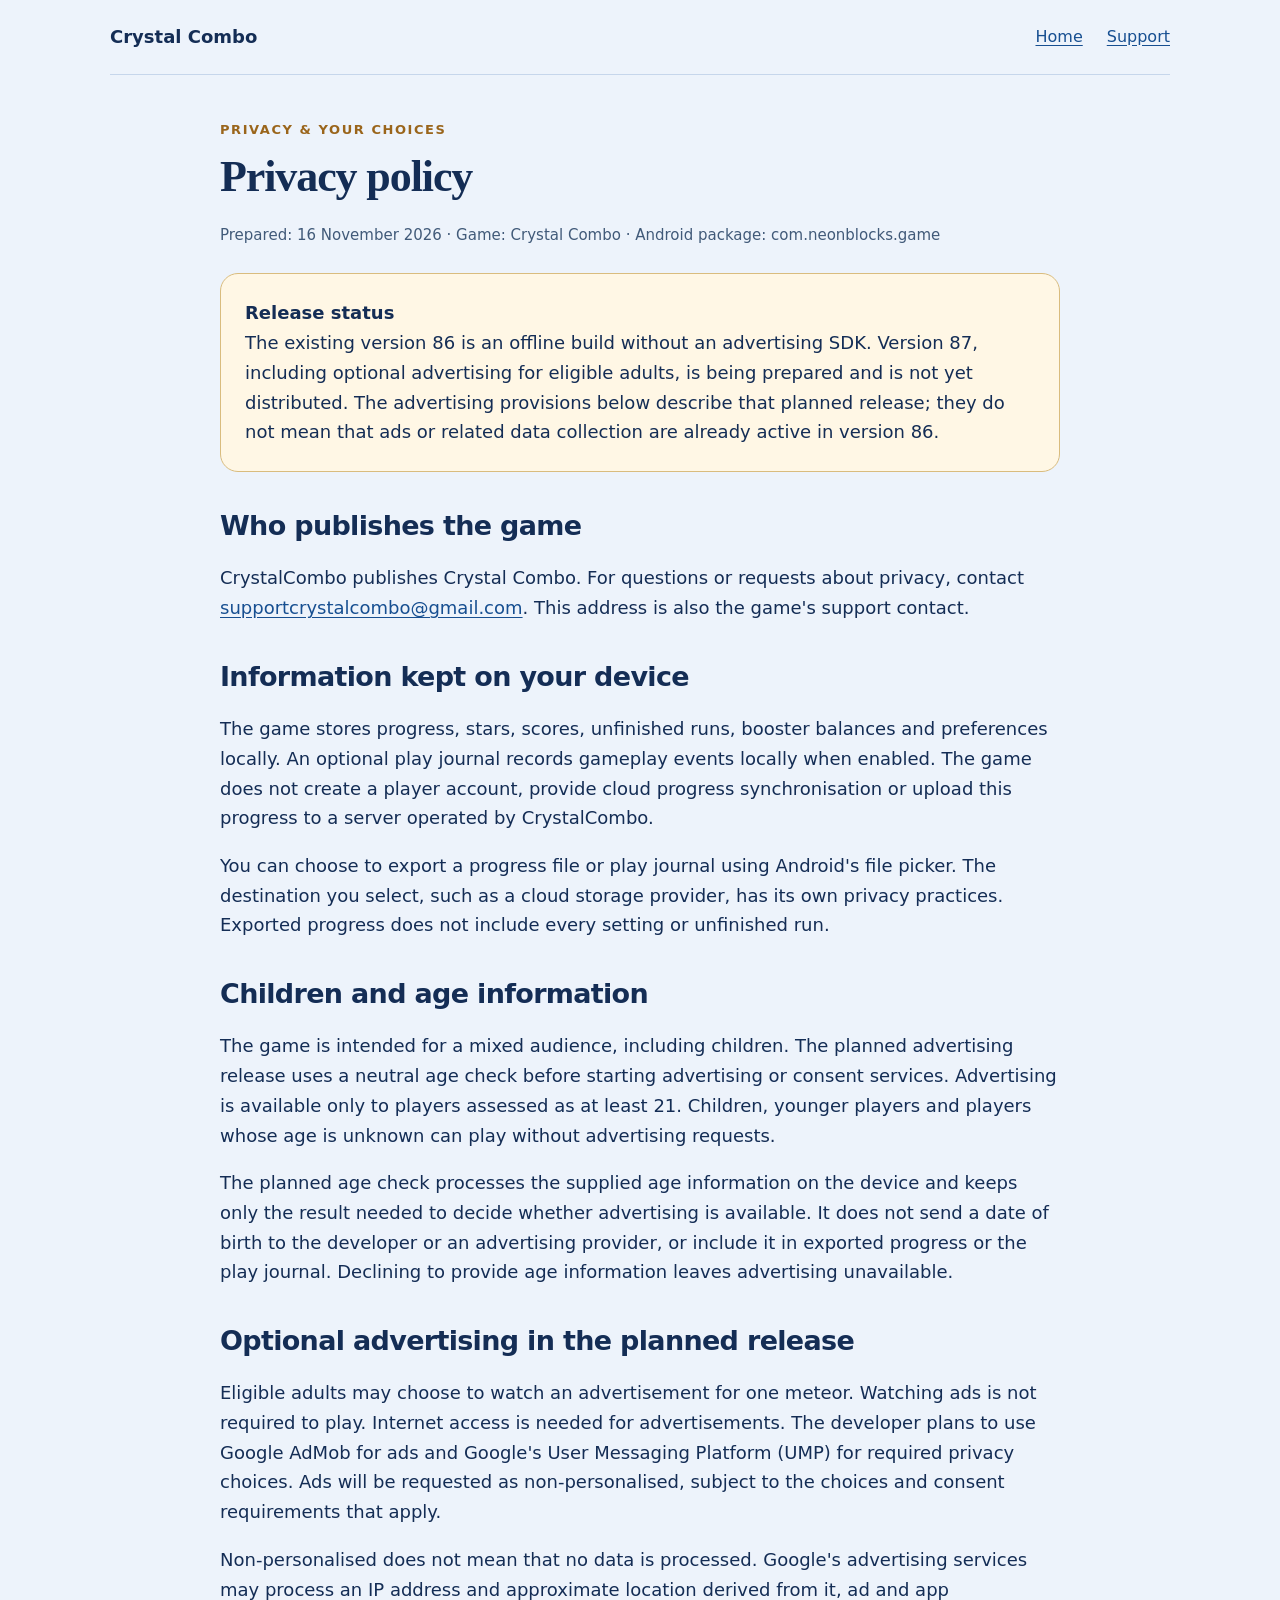
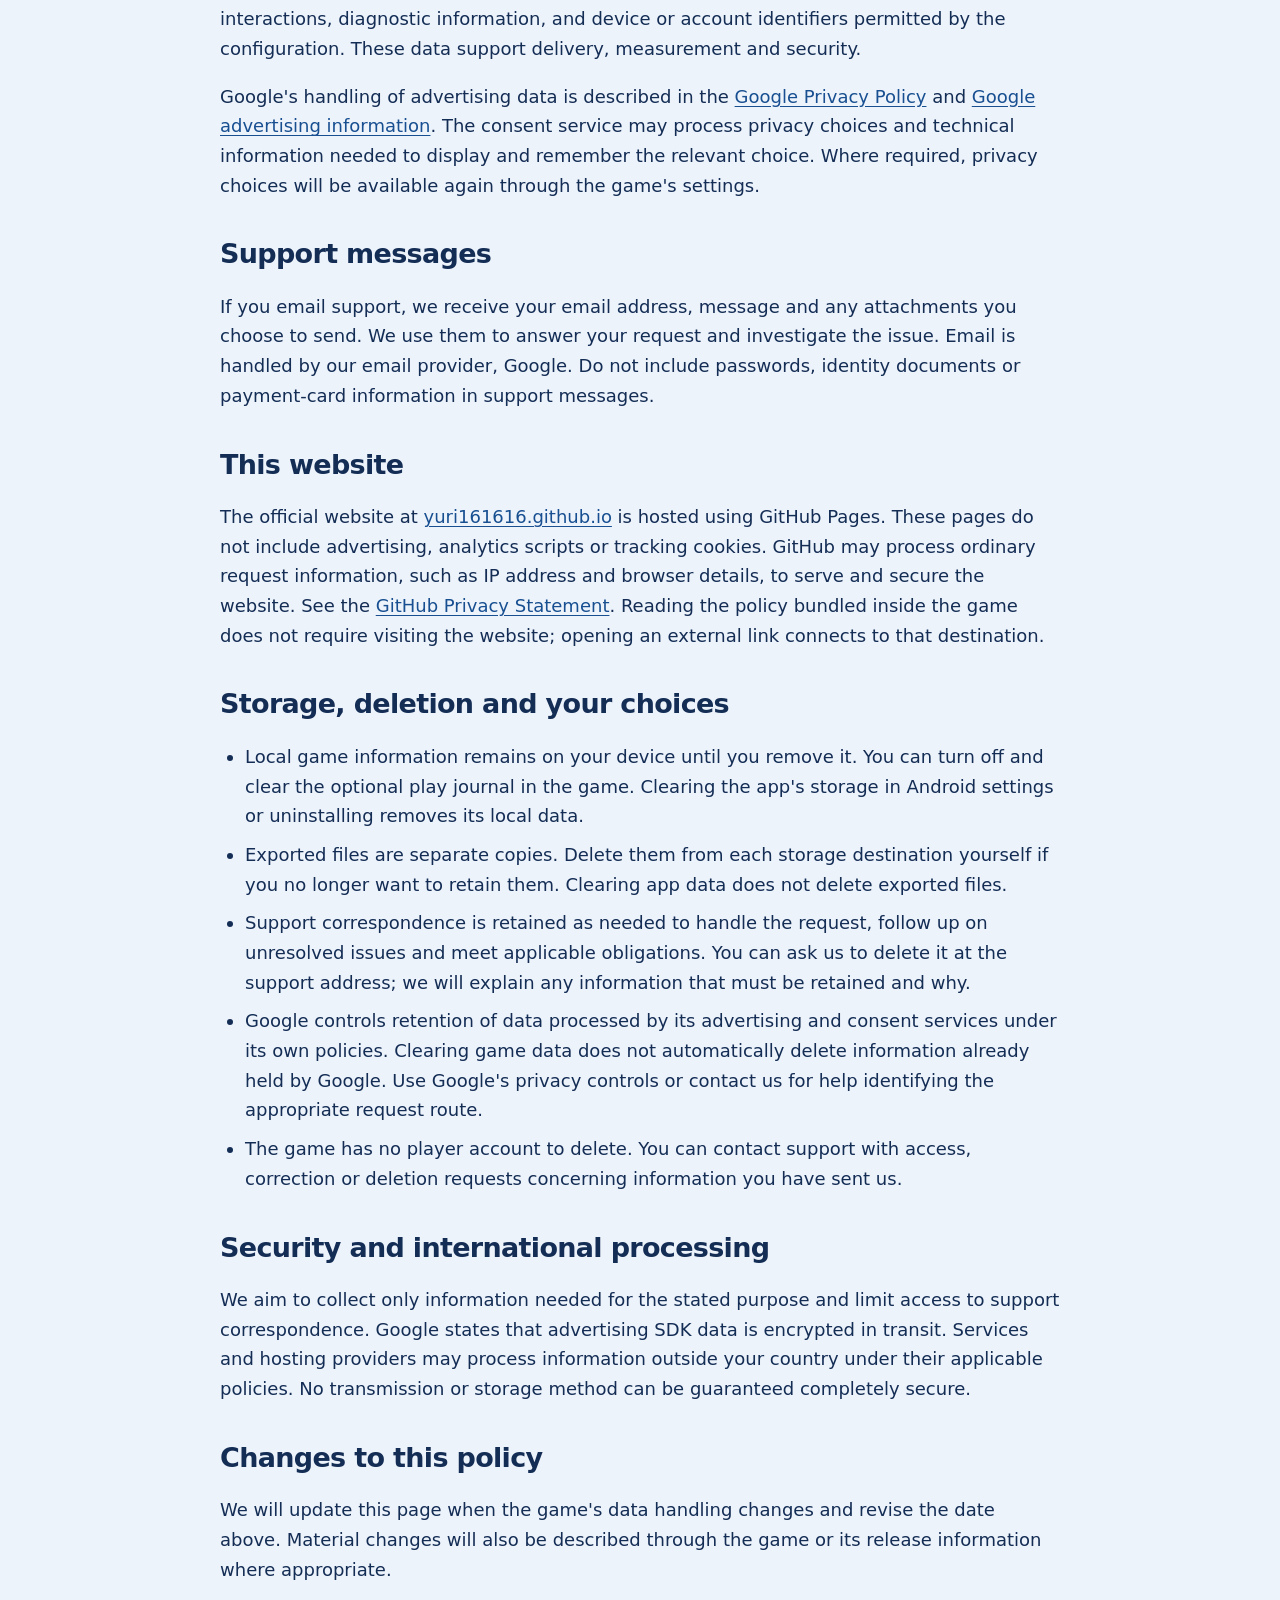
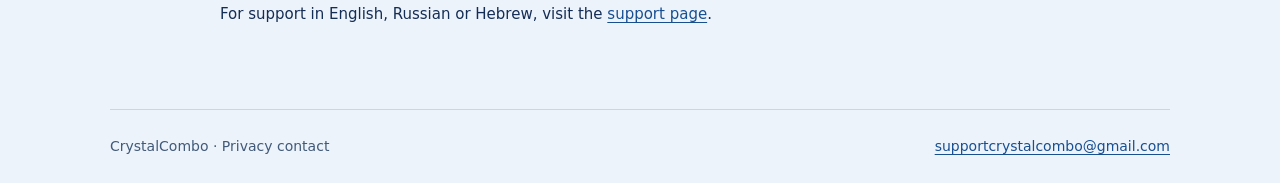
==== privacy.html @ cb6bca74 "Publish Crystal Combo support, privacy and authorized seller record" ====
<!doctype html>
<html lang="en"><head><meta charset="utf-8"><meta name="viewport" content="width=device-width, initial-scale=1"><title>Privacy policy — Crystal Combo</title><link rel="canonical" href="https://yuri161616.github.io/privacy.html"><style>
:root{color-scheme:light;--ink:#142d55;--muted:#415a79;--line:#c6d6eb;--paper:#fff;--gold:#9a651b}
*{box-sizing:border-box}html{scroll-behavior:smooth}body{margin:0;background:#edf3fb;color:var(--ink);font:18px/1.65 system-ui,-apple-system,"Segoe UI",sans-serif}a{color:#174f91;text-underline-offset:.18em}a:hover{color:#7b4c10}a:focus-visible,button:focus-visible{outline:3px solid #9b6216;outline-offset:5px}header,main,footer{width:min(1060px,calc(100% - 40px));margin-inline:auto}header{display:flex;align-items:center;justify-content:space-between;gap:24px;padding-block:22px;border-bottom:1px solid var(--line)}.brand{display:flex;align-items:center;gap:12px;text-decoration:none;font-weight:750;color:var(--ink)}.brand img{width:48px;height:48px;border-radius:12px}nav{display:flex;gap:24px;flex-wrap:wrap;font-size:16px}main{padding-block:44px 64px}h1,h2,h3{line-height:1.15;letter-spacing:-.025em}h1{font-family:Georgia,serif;font-size:clamp(38px,6vw,64px);margin:0 0 20px}h2{font-size:27px;margin-top:38px}h3{font-size:20px}p{margin:0 0 18px}.lead{font-size:clamp(20px,2.3vw,25px);max-width:700px}.muted,.meta{color:var(--muted)}.meta{font-size:15px}.eyebrow{text-transform:uppercase;letter-spacing:.12em;color:var(--gold);font-size:13px;font-weight:750;margin-bottom:12px}.hero{display:grid;grid-template-columns:1fr 250px;align-items:center;gap:42px}.hero-icon{width:100%;height:auto;border-radius:24px;box-shadow:0 20px 50px #31548120}.feature{width:100%;height:auto;display:block;margin-top:38px;border-radius:20px;border:1px solid var(--line)}.cards{display:grid;grid-template-columns:repeat(3,minmax(0,1fr));gap:18px;margin-top:30px}.card,.notice{padding:24px;background:var(--paper);border:1px solid var(--line);border-radius:18px}.card h2{font-size:23px;margin:0 0 12px}.card p{font-size:17px;margin:0}.notice{background:#fff7e5;border-color:#d9bc7e;margin:26px 0}.notice p:last-child{margin:0}.policy{max-width:840px}.policy h1{font-size:44px}.policy ul{padding-inline-start:25px}.policy li{margin-block:9px}.links{display:flex;flex-wrap:wrap;gap:12px;margin-top:24px}.button{display:inline-block;padding:12px 20px;border:1px solid #91adce;border-radius:12px;background:#fff;font-weight:650;text-decoration:none}.language-section{border-top:1px solid var(--line);margin-top:40px;padding-top:10px;scroll-margin-top:20px}.address{font-style:normal;overflow-wrap:anywhere}.small{font-size:15px}footer{border-top:1px solid var(--line);padding-block:25px;color:var(--muted);font-size:14px;display:flex;justify-content:space-between;gap:20px;flex-wrap:wrap}.skip{position:absolute;left:-10000px;top:8px}.skip:focus{left:12px;background:white;padding:10px;z-index:2}@media(max-width:650px){body{font-size:17px}header{align-items:flex-start;flex-direction:column;gap:14px}header,main,footer{width:calc(100% - 32px)}main{padding-top:32px}.hero{grid-template-columns:1fr;gap:25px}.hero-icon{width:156px;grid-row:1}.cards{grid-template-columns:1fr}.policy h1{font-size:36px}nav{gap:18px}.notice,.card{padding:20px}}@media(prefers-reduced-motion:reduce){html{scroll-behavior:auto}}

</style></head><body><a class="skip" href="#content">Skip to content</a><header><a class="brand" href="https://yuri161616.github.io/">Crystal Combo</a><nav aria-label="Main navigation"><a href="https://yuri161616.github.io/">Home</a><a href="https://yuri161616.github.io/support.html">Support</a></nav></header>
<main id="content" class="policy"><p class="eyebrow">Privacy &amp; your choices</p><h1>Privacy policy</h1><p class="meta">Prepared: 16 November 2026 · Game: Crystal Combo · Android package: <bdi>com.neonblocks.game</bdi></p>
<aside class="notice"><strong>Release status</strong><p>The existing version 86 is an offline build without an advertising SDK. Version 87, including optional advertising for eligible adults, is being prepared and is not yet distributed. The advertising provisions below describe that planned release; they do not mean that ads or related data collection are already active in version 86.</p></aside>
<h2>Who publishes the game</h2><p>CrystalCombo publishes Crystal Combo. For questions or requests about privacy, contact <a href="mailto:supportcrystalcombo@gmail.com">supportcrystalcombo@gmail.com</a>. This address is also the game's support contact.</p>
<h2>Information kept on your device</h2><p>The game stores progress, stars, scores, unfinished runs, booster balances and preferences locally. An optional play journal records gameplay events locally when enabled. The game does not create a player account, provide cloud progress synchronisation or upload this progress to a server operated by CrystalCombo.</p><p>You can choose to export a progress file or play journal using Android's file picker. The destination you select, such as a cloud storage provider, has its own privacy practices. Exported progress does not include every setting or unfinished run.</p>
<h2>Children and age information</h2><p>The game is intended for a mixed audience, including children. The planned advertising release uses a neutral age check before starting advertising or consent services. Advertising is available only to players assessed as at least 21. Children, younger players and players whose age is unknown can play without advertising requests.</p><p>The planned age check processes the supplied age information on the device and keeps only the result needed to decide whether advertising is available. It does not send a date of birth to the developer or an advertising provider, or include it in exported progress or the play journal. Declining to provide age information leaves advertising unavailable.</p>
<h2>Optional advertising in the planned release</h2><p>Eligible adults may choose to watch an advertisement for one meteor. Watching ads is not required to play. Internet access is needed for advertisements. The developer plans to use Google AdMob for ads and Google's User Messaging Platform (UMP) for required privacy choices. Ads will be requested as non-personalised, subject to the choices and consent requirements that apply.</p><p>Non-personalised does not mean that no data is processed. Google's advertising services may process an IP address and approximate location derived from it, ad and app interactions, diagnostic information, and device or account identifiers permitted by the configuration. These data support delivery, measurement and security.</p><p>Google's handling of advertising data is described in the <a href="https://policies.google.com/privacy">Google Privacy Policy</a> and <a href="https://policies.google.com/technologies/ads">Google advertising information</a>. The consent service may process privacy choices and technical information needed to display and remember the relevant choice. Where required, privacy choices will be available again through the game's settings.</p>
<h2>Support messages</h2><p>If you email support, we receive your email address, message and any attachments you choose to send. We use them to answer your request and investigate the issue. Email is handled by our email provider, Google. Do not include passwords, identity documents or payment-card information in support messages.</p>
<h2>This website</h2><p>The official website at <a href="https://yuri161616.github.io/">yuri161616.github.io</a> is hosted using GitHub Pages. These pages do not include advertising, analytics scripts or tracking cookies. GitHub may process ordinary request information, such as IP address and browser details, to serve and secure the website. See the <a href="https://docs.github.com/en/site-policy/privacy-policies/github-general-privacy-statement">GitHub Privacy Statement</a>. Reading the policy bundled inside the game does not require visiting the website; opening an external link connects to that destination.</p>
<h2>Storage, deletion and your choices</h2><ul><li>Local game information remains on your device until you remove it. You can turn off and clear the optional play journal in the game. Clearing the app's storage in Android settings or uninstalling removes its local data.</li><li>Exported files are separate copies. Delete them from each storage destination yourself if you no longer want to retain them. Clearing app data does not delete exported files.</li><li>Support correspondence is retained as needed to handle the request, follow up on unresolved issues and meet applicable obligations. You can ask us to delete it at the support address; we will explain any information that must be retained and why.</li><li>Google controls retention of data processed by its advertising and consent services under its own policies. Clearing game data does not automatically delete information already held by Google. Use Google's privacy controls or contact us for help identifying the appropriate request route.</li><li>The game has no player account to delete. You can contact support with access, correction or deletion requests concerning information you have sent us.</li></ul>
<h2>Security and international processing</h2><p>We aim to collect only information needed for the stated purpose and limit access to support correspondence. Google states that advertising SDK data is encrypted in transit. Services and hosting providers may process information outside your country under their applicable policies. No transmission or storage method can be guaranteed completely secure.</p>
<h2>Changes to this policy</h2><p>We will update this page when the game's data handling changes and revise the date above. Material changes will also be described through the game or its release information where appropriate.</p><p class="small">For support in English, Russian or Hebrew, visit the <a href="https://yuri161616.github.io/support.html">support page</a>.</p>
</main><footer><span>CrystalCombo · Privacy contact</span><a href="mailto:supportcrystalcombo@gmail.com">supportcrystalcombo@gmail.com</a></footer></body></html>
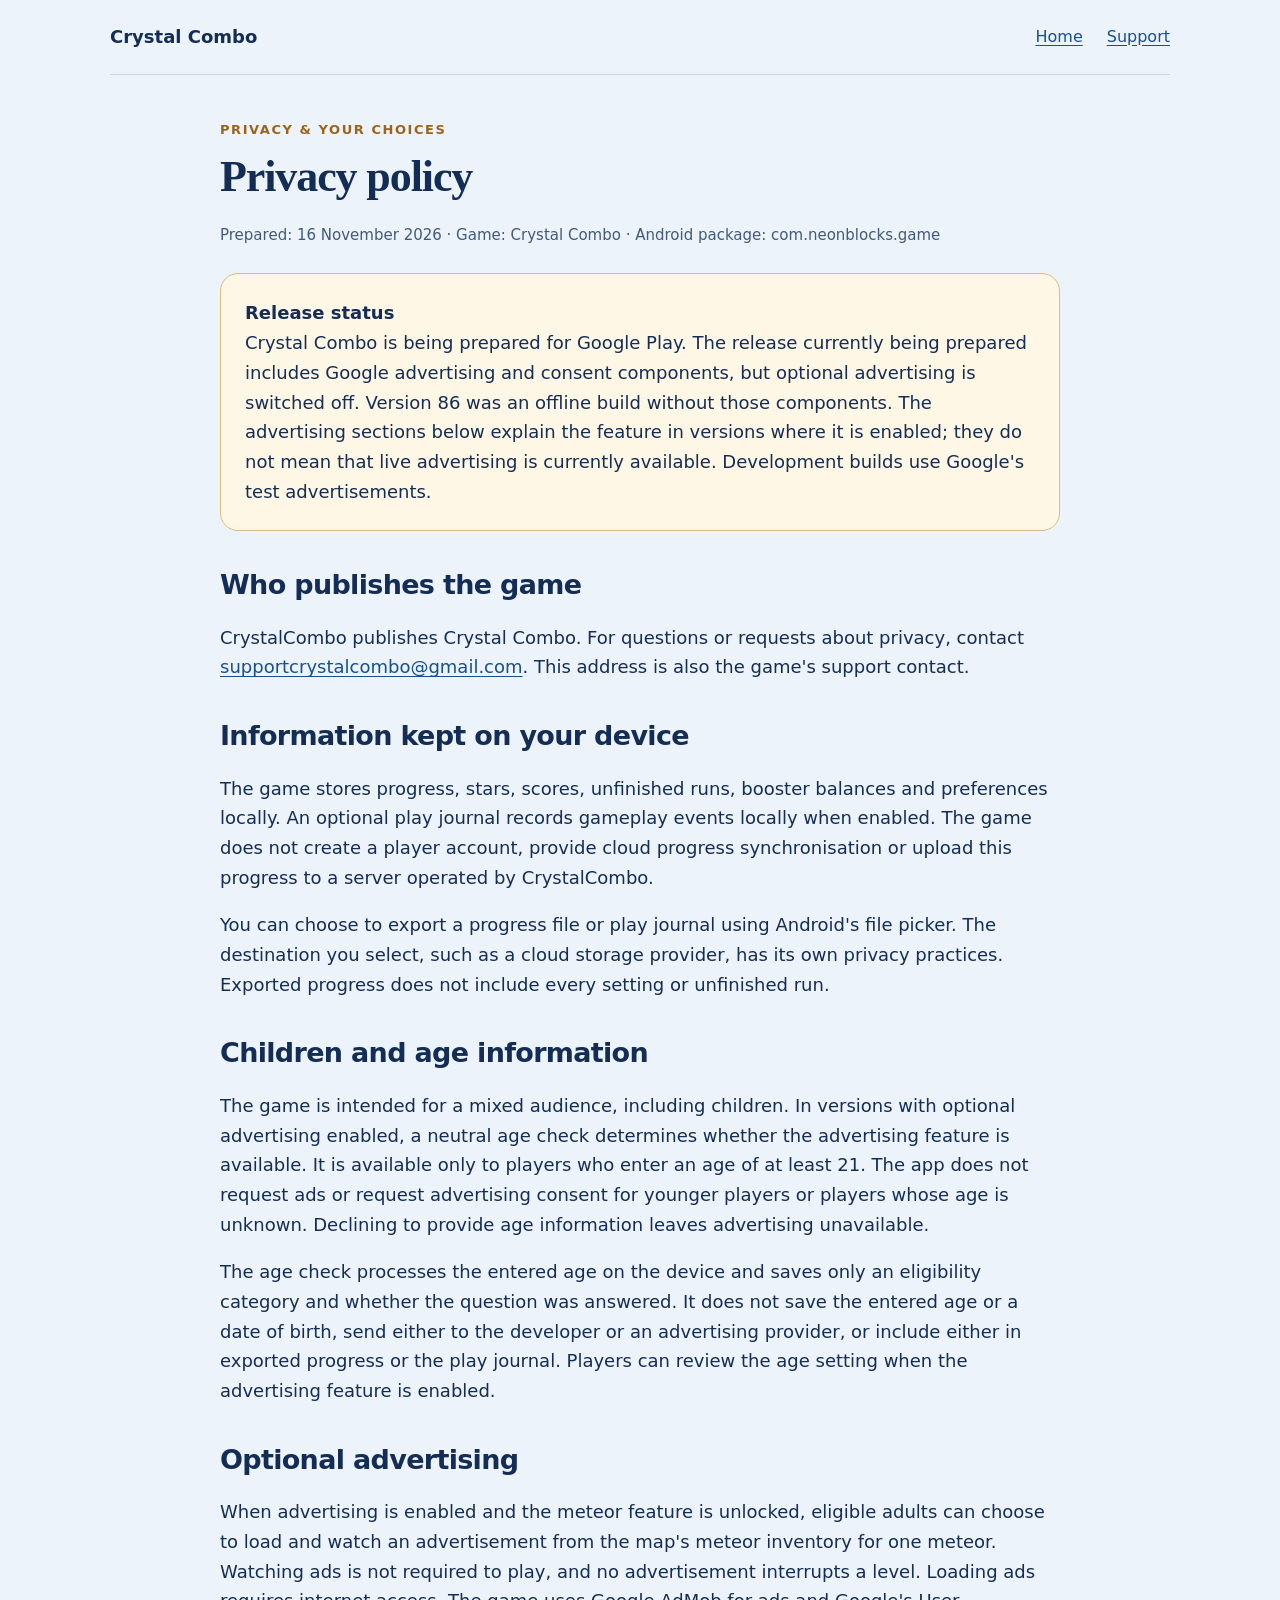
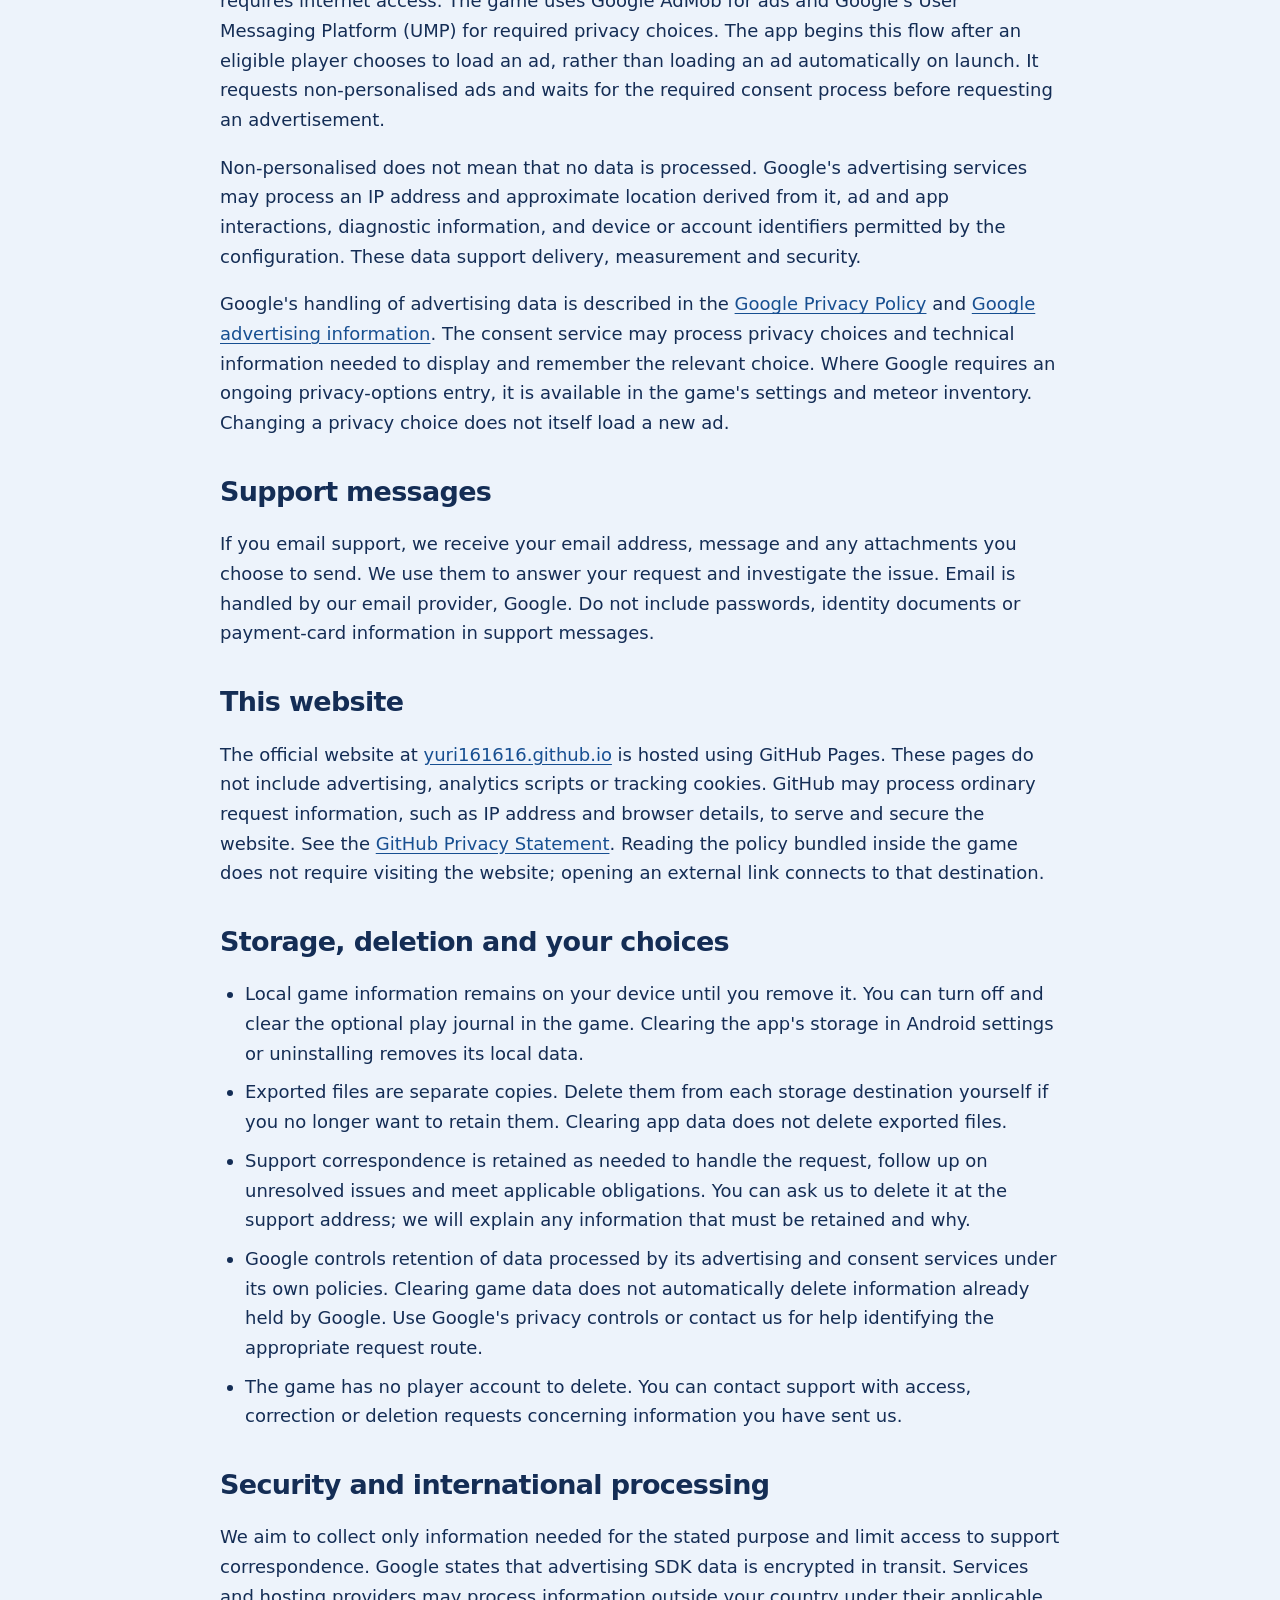
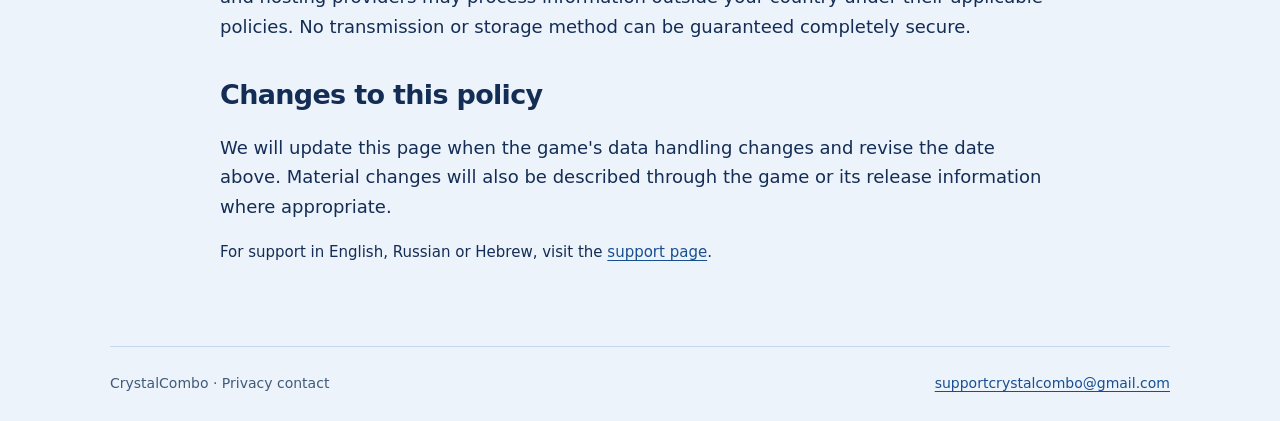
==== commit bdcb54d9: "Describe release 87 privacy and disabled production advertisements" ====
--- a/privacy.html
+++ b/privacy.html
@@ -5,11 +5,10 @@
 
 </style></head><body><a class="skip" href="#content">Skip to content</a><header><a class="brand" href="https://yuri161616.github.io/">Crystal Combo</a><nav aria-label="Main navigation"><a href="https://yuri161616.github.io/">Home</a><a href="https://yuri161616.github.io/support.html">Support</a></nav></header>
 <main id="content" class="policy"><p class="eyebrow">Privacy &amp; your choices</p><h1>Privacy policy</h1><p class="meta">Prepared: 16 November 2026 · Game: Crystal Combo · Android package: <bdi>com.neonblocks.game</bdi></p>
-<aside class="notice"><strong>Release status</strong><p>The existing version 86 is an offline build without an advertising SDK. Version 87, including optional advertising for eligible adults, is being prepared and is not yet distributed. The advertising provisions below describe that planned release; they do not mean that ads or related data collection are already active in version 86.</p></aside>
+<aside class="notice"><strong>Release status</strong><p>Crystal Combo is being prepared for Google Play. The release currently being prepared includes Google advertising and consent components, but optional advertising is switched off. Version 86 was an offline build without those components. The advertising sections below explain the feature in versions where it is enabled; they do not mean that live advertising is currently available. Development builds use Google's test advertisements.</p></aside>
 <h2>Who publishes the game</h2><p>CrystalCombo publishes Crystal Combo. For questions or requests about privacy, contact <a href="mailto:supportcrystalcombo@gmail.com">supportcrystalcombo@gmail.com</a>. This address is also the game's support contact.</p>
 <h2>Information kept on your device</h2><p>The game stores progress, stars, scores, unfinished runs, booster balances and preferences locally. An optional play journal records gameplay events locally when enabled. The game does not create a player account, provide cloud progress synchronisation or upload this progress to a server operated by CrystalCombo.</p><p>You can choose to export a progress file or play journal using Android's file picker. The destination you select, such as a cloud storage provider, has its own privacy practices. Exported progress does not include every setting or unfinished run.</p>
-<h2>Children and age information</h2><p>The game is intended for a mixed audience, including children. The planned advertising release uses a neutral age check before starting advertising or consent services. Advertising is available only to players assessed as at least 21. Children, younger players and players whose age is unknown can play without advertising requests.</p><p>The planned age check processes the supplied age information on the device and keeps only the result needed to decide whether advertising is available. It does not send a date of birth to the developer or an advertising provider, or include it in exported progress or the play journal. Declining to provide age information leaves advertising unavailable.</p>
-<h2>Optional advertising in the planned release</h2><p>Eligible adults may choose to watch an advertisement for one meteor. Watching ads is not required to play. Internet access is needed for advertisements. The developer plans to use Google AdMob for ads and Google's User Messaging Platform (UMP) for required privacy choices. Ads will be requested as non-personalised, subject to the choices and consent requirements that apply.</p><p>Non-personalised does not mean that no data is processed. Google's advertising services may process an IP address and approximate location derived from it, ad and app interactions, diagnostic information, and device or account identifiers permitted by the configuration. These data support delivery, measurement and security.</p><p>Google's handling of advertising data is described in the <a href="https://policies.google.com/privacy">Google Privacy Policy</a> and <a href="https://policies.google.com/technologies/ads">Google advertising information</a>. The consent service may process privacy choices and technical information needed to display and remember the relevant choice. Where required, privacy choices will be available again through the game's settings.</p>
+<h2>Children and age information</h2><p>The game is intended for a mixed audience, including children. In versions with optional advertising enabled, a neutral age check determines whether the advertising feature is available. It is available only to players who enter an age of at least 21. The app does not request ads or request advertising consent for younger players or players whose age is unknown. Declining to provide age information leaves advertising unavailable.</p><p>The age check processes the entered age on the device and saves only an eligibility category and whether the question was answered. It does not save the entered age or a date of birth, send either to the developer or an advertising provider, or include either in exported progress or the play journal. Players can review the age setting when the advertising feature is enabled.</p><h2>Optional advertising</h2><p>When advertising is enabled and the meteor feature is unlocked, eligible adults can choose to load and watch an advertisement from the map's meteor inventory for one meteor. Watching ads is not required to play, and no advertisement interrupts a level. Loading ads requires internet access. The game uses Google AdMob for ads and Google's User Messaging Platform (UMP) for required privacy choices. The app begins this flow after an eligible player chooses to load an ad, rather than loading an ad automatically on launch. It requests non-personalised ads and waits for the required consent process before requesting an advertisement.</p><p>Non-personalised does not mean that no data is processed. Google's advertising services may process an IP address and approximate location derived from it, ad and app interactions, diagnostic information, and device or account identifiers permitted by the configuration. These data support delivery, measurement and security.</p><p>Google's handling of advertising data is described in the <a href="https://policies.google.com/privacy">Google Privacy Policy</a> and <a href="https://policies.google.com/technologies/ads">Google advertising information</a>. The consent service may process privacy choices and technical information needed to display and remember the relevant choice. Where Google requires an ongoing privacy-options entry, it is available in the game's settings and meteor inventory. Changing a privacy choice does not itself load a new ad.</p>
 <h2>Support messages</h2><p>If you email support, we receive your email address, message and any attachments you choose to send. We use them to answer your request and investigate the issue. Email is handled by our email provider, Google. Do not include passwords, identity documents or payment-card information in support messages.</p>
 <h2>This website</h2><p>The official website at <a href="https://yuri161616.github.io/">yuri161616.github.io</a> is hosted using GitHub Pages. These pages do not include advertising, analytics scripts or tracking cookies. GitHub may process ordinary request information, such as IP address and browser details, to serve and secure the website. See the <a href="https://docs.github.com/en/site-policy/privacy-policies/github-general-privacy-statement">GitHub Privacy Statement</a>. Reading the policy bundled inside the game does not require visiting the website; opening an external link connects to that destination.</p>
 <h2>Storage, deletion and your choices</h2><ul><li>Local game information remains on your device until you remove it. You can turn off and clear the optional play journal in the game. Clearing the app's storage in Android settings or uninstalling removes its local data.</li><li>Exported files are separate copies. Delete them from each storage destination yourself if you no longer want to retain them. Clearing app data does not delete exported files.</li><li>Support correspondence is retained as needed to handle the request, follow up on unresolved issues and meet applicable obligations. You can ask us to delete it at the support address; we will explain any information that must be retained and why.</li><li>Google controls retention of data processed by its advertising and consent services under its own policies. Clearing game data does not automatically delete information already held by Google. Use Google's privacy controls or contact us for help identifying the appropriate request route.</li><li>The game has no player account to delete. You can contact support with access, correction or deletion requests concerning information you have sent us.</li></ul>
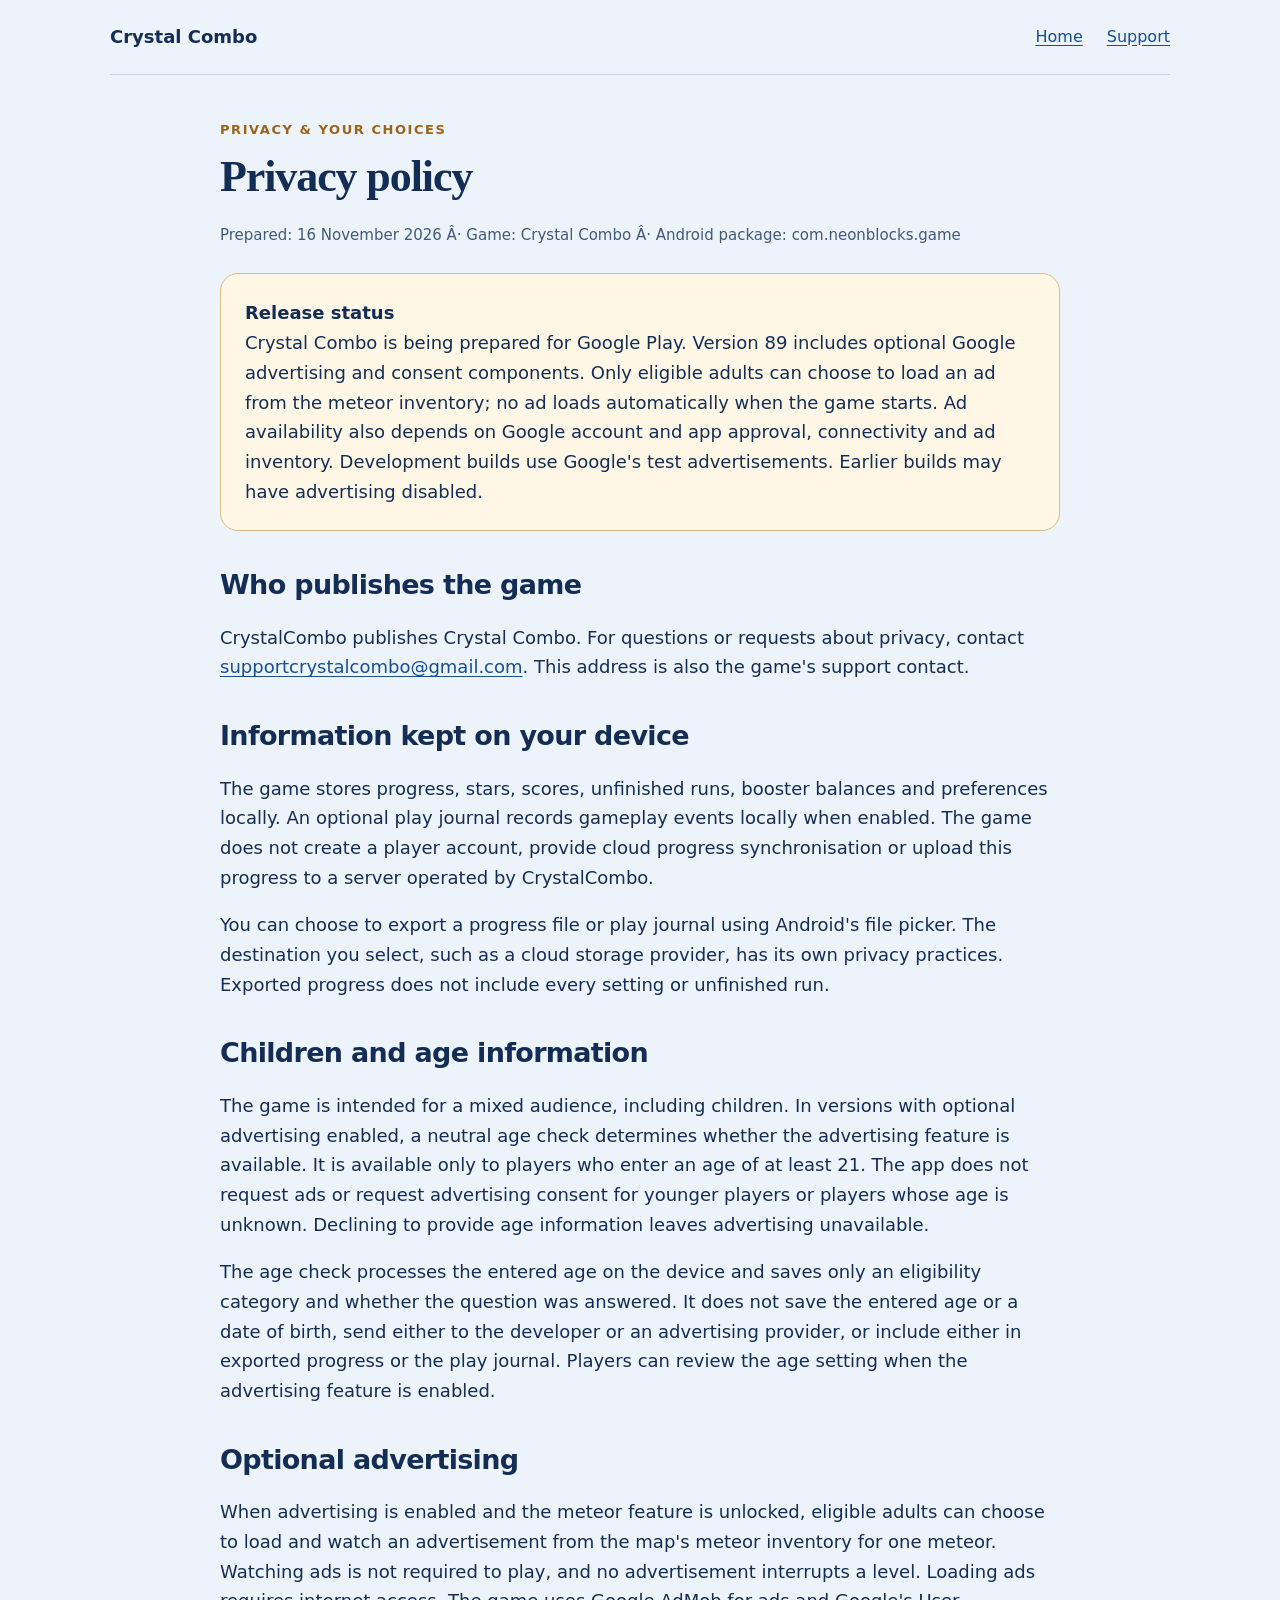
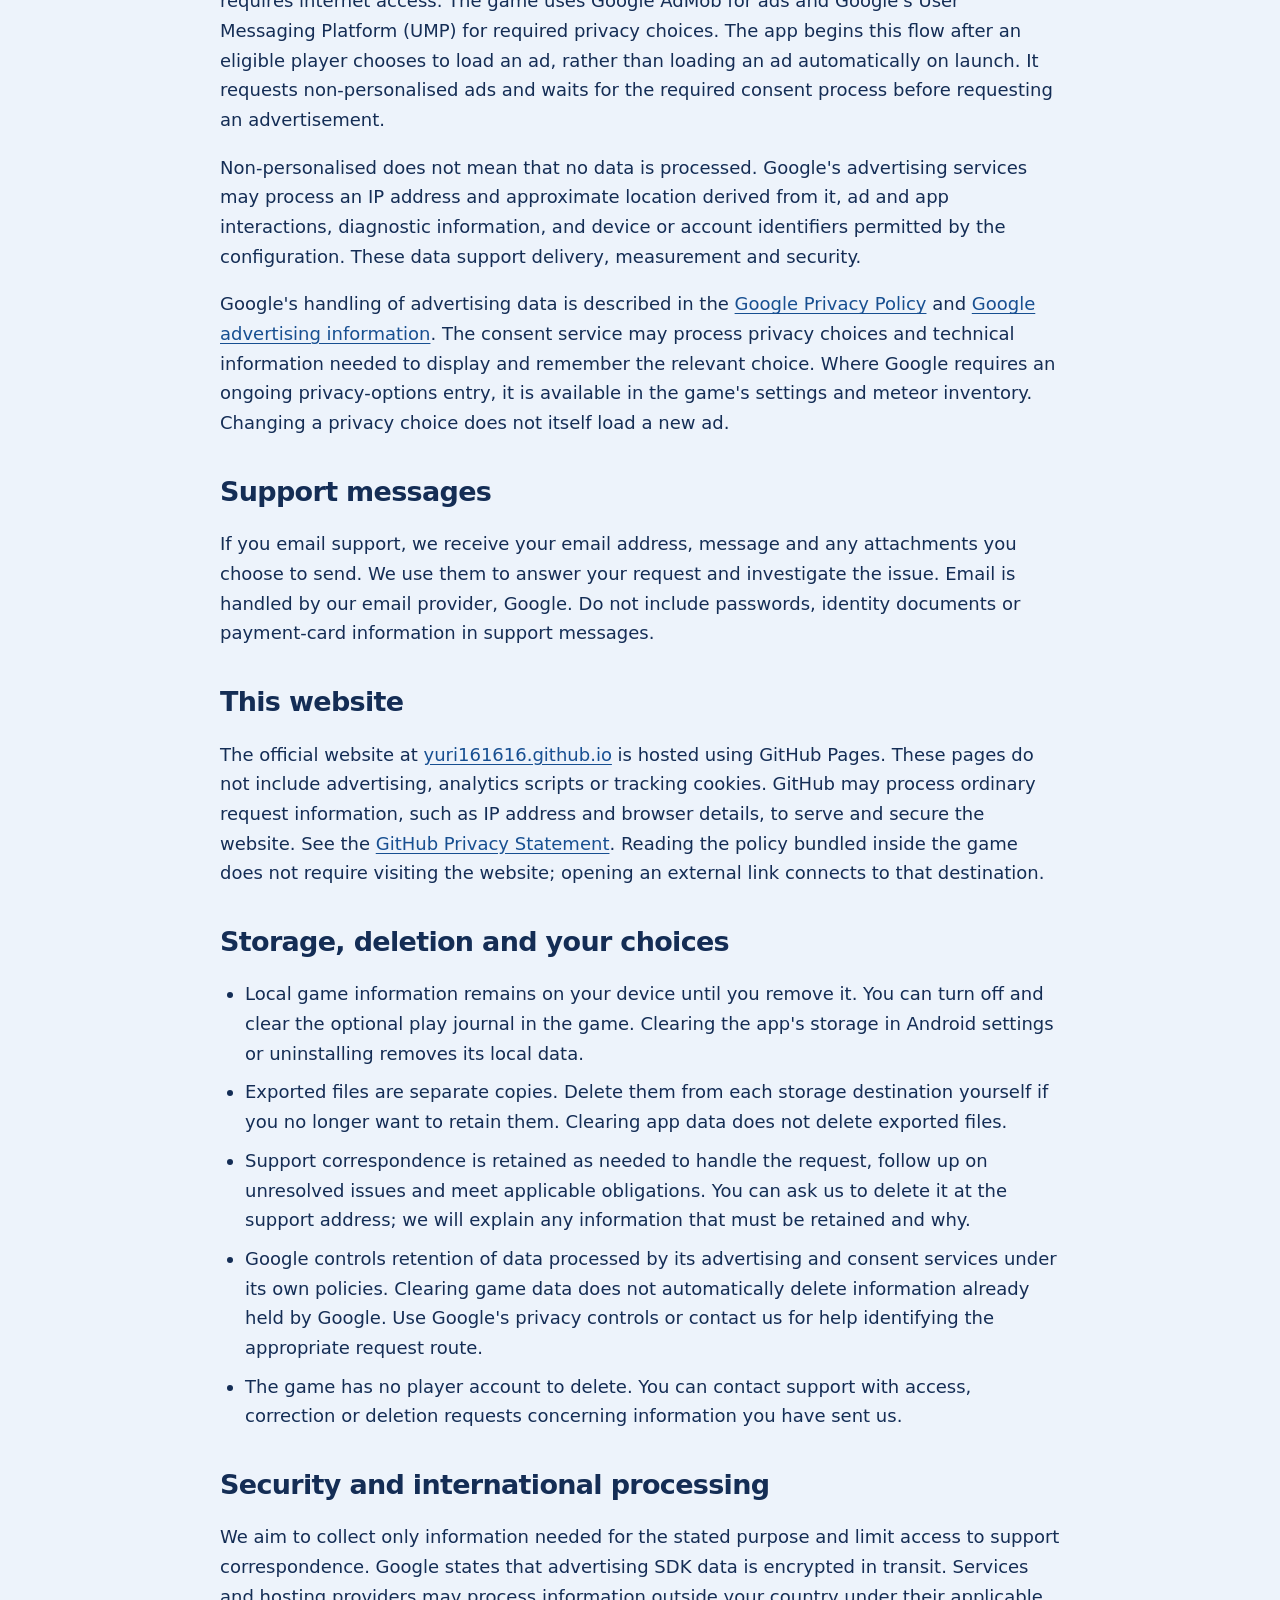
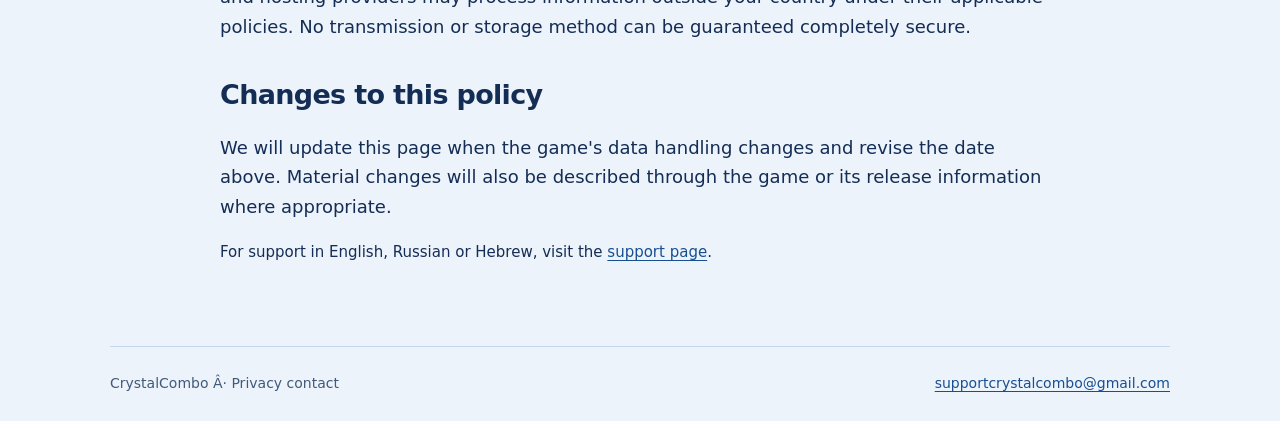
==== commit 79443518: "Describe v89 optional adult advertising accurately" ====
--- a/privacy.html
+++ b/privacy.html
@@ -1,11 +1,11 @@
 <!doctype html>
-<html lang="en"><head><meta charset="utf-8"><meta name="viewport" content="width=device-width, initial-scale=1"><title>Privacy policy — Crystal Combo</title><link rel="canonical" href="https://yuri161616.github.io/privacy.html"><style>
+<html lang="en"><head><meta charset="utf-8"><meta name="viewport" content="width=device-width, initial-scale=1"><title>Privacy policy â€” Crystal Combo</title><link rel="canonical" href="https://yuri161616.github.io/privacy.html"><style>
 :root{color-scheme:light;--ink:#142d55;--muted:#415a79;--line:#c6d6eb;--paper:#fff;--gold:#9a651b}
 *{box-sizing:border-box}html{scroll-behavior:smooth}body{margin:0;background:#edf3fb;color:var(--ink);font:18px/1.65 system-ui,-apple-system,"Segoe UI",sans-serif}a{color:#174f91;text-underline-offset:.18em}a:hover{color:#7b4c10}a:focus-visible,button:focus-visible{outline:3px solid #9b6216;outline-offset:5px}header,main,footer{width:min(1060px,calc(100% - 40px));margin-inline:auto}header{display:flex;align-items:center;justify-content:space-between;gap:24px;padding-block:22px;border-bottom:1px solid var(--line)}.brand{display:flex;align-items:center;gap:12px;text-decoration:none;font-weight:750;color:var(--ink)}.brand img{width:48px;height:48px;border-radius:12px}nav{display:flex;gap:24px;flex-wrap:wrap;font-size:16px}main{padding-block:44px 64px}h1,h2,h3{line-height:1.15;letter-spacing:-.025em}h1{font-family:Georgia,serif;font-size:clamp(38px,6vw,64px);margin:0 0 20px}h2{font-size:27px;margin-top:38px}h3{font-size:20px}p{margin:0 0 18px}.lead{font-size:clamp(20px,2.3vw,25px);max-width:700px}.muted,.meta{color:var(--muted)}.meta{font-size:15px}.eyebrow{text-transform:uppercase;letter-spacing:.12em;color:var(--gold);font-size:13px;font-weight:750;margin-bottom:12px}.hero{display:grid;grid-template-columns:1fr 250px;align-items:center;gap:42px}.hero-icon{width:100%;height:auto;border-radius:24px;box-shadow:0 20px 50px #31548120}.feature{width:100%;height:auto;display:block;margin-top:38px;border-radius:20px;border:1px solid var(--line)}.cards{display:grid;grid-template-columns:repeat(3,minmax(0,1fr));gap:18px;margin-top:30px}.card,.notice{padding:24px;background:var(--paper);border:1px solid var(--line);border-radius:18px}.card h2{font-size:23px;margin:0 0 12px}.card p{font-size:17px;margin:0}.notice{background:#fff7e5;border-color:#d9bc7e;margin:26px 0}.notice p:last-child{margin:0}.policy{max-width:840px}.policy h1{font-size:44px}.policy ul{padding-inline-start:25px}.policy li{margin-block:9px}.links{display:flex;flex-wrap:wrap;gap:12px;margin-top:24px}.button{display:inline-block;padding:12px 20px;border:1px solid #91adce;border-radius:12px;background:#fff;font-weight:650;text-decoration:none}.language-section{border-top:1px solid var(--line);margin-top:40px;padding-top:10px;scroll-margin-top:20px}.address{font-style:normal;overflow-wrap:anywhere}.small{font-size:15px}footer{border-top:1px solid var(--line);padding-block:25px;color:var(--muted);font-size:14px;display:flex;justify-content:space-between;gap:20px;flex-wrap:wrap}.skip{position:absolute;left:-10000px;top:8px}.skip:focus{left:12px;background:white;padding:10px;z-index:2}@media(max-width:650px){body{font-size:17px}header{align-items:flex-start;flex-direction:column;gap:14px}header,main,footer{width:calc(100% - 32px)}main{padding-top:32px}.hero{grid-template-columns:1fr;gap:25px}.hero-icon{width:156px;grid-row:1}.cards{grid-template-columns:1fr}.policy h1{font-size:36px}nav{gap:18px}.notice,.card{padding:20px}}@media(prefers-reduced-motion:reduce){html{scroll-behavior:auto}}
 
 </style></head><body><a class="skip" href="#content">Skip to content</a><header><a class="brand" href="https://yuri161616.github.io/">Crystal Combo</a><nav aria-label="Main navigation"><a href="https://yuri161616.github.io/">Home</a><a href="https://yuri161616.github.io/support.html">Support</a></nav></header>
-<main id="content" class="policy"><p class="eyebrow">Privacy &amp; your choices</p><h1>Privacy policy</h1><p class="meta">Prepared: 16 November 2026 · Game: Crystal Combo · Android package: <bdi>com.neonblocks.game</bdi></p>
-<aside class="notice"><strong>Release status</strong><p>Crystal Combo is being prepared for Google Play. The release currently being prepared includes Google advertising and consent components, but optional advertising is switched off. Version 86 was an offline build without those components. The advertising sections below explain the feature in versions where it is enabled; they do not mean that live advertising is currently available. Development builds use Google's test advertisements.</p></aside>
+<main id="content" class="policy"><p class="eyebrow">Privacy &amp; your choices</p><h1>Privacy policy</h1><p class="meta">Prepared: 16 November 2026 Â· Game: Crystal Combo Â· Android package: <bdi>com.neonblocks.game</bdi></p>
+<aside class="notice"><strong>Release status</strong><p>Crystal Combo is being prepared for Google Play. Version 89 includes optional Google advertising and consent components. Only eligible adults can choose to load an ad from the meteor inventory; no ad loads automatically when the game starts. Ad availability also depends on Google account and app approval, connectivity and ad inventory. Development builds use Google's test advertisements. Earlier builds may have advertising disabled.</p></aside>
 <h2>Who publishes the game</h2><p>CrystalCombo publishes Crystal Combo. For questions or requests about privacy, contact <a href="mailto:supportcrystalcombo@gmail.com">supportcrystalcombo@gmail.com</a>. This address is also the game's support contact.</p>
 <h2>Information kept on your device</h2><p>The game stores progress, stars, scores, unfinished runs, booster balances and preferences locally. An optional play journal records gameplay events locally when enabled. The game does not create a player account, provide cloud progress synchronisation or upload this progress to a server operated by CrystalCombo.</p><p>You can choose to export a progress file or play journal using Android's file picker. The destination you select, such as a cloud storage provider, has its own privacy practices. Exported progress does not include every setting or unfinished run.</p>
 <h2>Children and age information</h2><p>The game is intended for a mixed audience, including children. In versions with optional advertising enabled, a neutral age check determines whether the advertising feature is available. It is available only to players who enter an age of at least 21. The app does not request ads or request advertising consent for younger players or players whose age is unknown. Declining to provide age information leaves advertising unavailable.</p><p>The age check processes the entered age on the device and saves only an eligibility category and whether the question was answered. It does not save the entered age or a date of birth, send either to the developer or an advertising provider, or include either in exported progress or the play journal. Players can review the age setting when the advertising feature is enabled.</p><h2>Optional advertising</h2><p>When advertising is enabled and the meteor feature is unlocked, eligible adults can choose to load and watch an advertisement from the map's meteor inventory for one meteor. Watching ads is not required to play, and no advertisement interrupts a level. Loading ads requires internet access. The game uses Google AdMob for ads and Google's User Messaging Platform (UMP) for required privacy choices. The app begins this flow after an eligible player chooses to load an ad, rather than loading an ad automatically on launch. It requests non-personalised ads and waits for the required consent process before requesting an advertisement.</p><p>Non-personalised does not mean that no data is processed. Google's advertising services may process an IP address and approximate location derived from it, ad and app interactions, diagnostic information, and device or account identifiers permitted by the configuration. These data support delivery, measurement and security.</p><p>Google's handling of advertising data is described in the <a href="https://policies.google.com/privacy">Google Privacy Policy</a> and <a href="https://policies.google.com/technologies/ads">Google advertising information</a>. The consent service may process privacy choices and technical information needed to display and remember the relevant choice. Where Google requires an ongoing privacy-options entry, it is available in the game's settings and meteor inventory. Changing a privacy choice does not itself load a new ad.</p>
@@ -14,4 +14,4 @@
 <h2>Storage, deletion and your choices</h2><ul><li>Local game information remains on your device until you remove it. You can turn off and clear the optional play journal in the game. Clearing the app's storage in Android settings or uninstalling removes its local data.</li><li>Exported files are separate copies. Delete them from each storage destination yourself if you no longer want to retain them. Clearing app data does not delete exported files.</li><li>Support correspondence is retained as needed to handle the request, follow up on unresolved issues and meet applicable obligations. You can ask us to delete it at the support address; we will explain any information that must be retained and why.</li><li>Google controls retention of data processed by its advertising and consent services under its own policies. Clearing game data does not automatically delete information already held by Google. Use Google's privacy controls or contact us for help identifying the appropriate request route.</li><li>The game has no player account to delete. You can contact support with access, correction or deletion requests concerning information you have sent us.</li></ul>
 <h2>Security and international processing</h2><p>We aim to collect only information needed for the stated purpose and limit access to support correspondence. Google states that advertising SDK data is encrypted in transit. Services and hosting providers may process information outside your country under their applicable policies. No transmission or storage method can be guaranteed completely secure.</p>
 <h2>Changes to this policy</h2><p>We will update this page when the game's data handling changes and revise the date above. Material changes will also be described through the game or its release information where appropriate.</p><p class="small">For support in English, Russian or Hebrew, visit the <a href="https://yuri161616.github.io/support.html">support page</a>.</p>
-</main><footer><span>CrystalCombo · Privacy contact</span><a href="mailto:supportcrystalcombo@gmail.com">supportcrystalcombo@gmail.com</a></footer></body></html>
+</main><footer><span>CrystalCombo Â· Privacy contact</span><a href="mailto:supportcrystalcombo@gmail.com">supportcrystalcombo@gmail.com</a></footer></body></html>
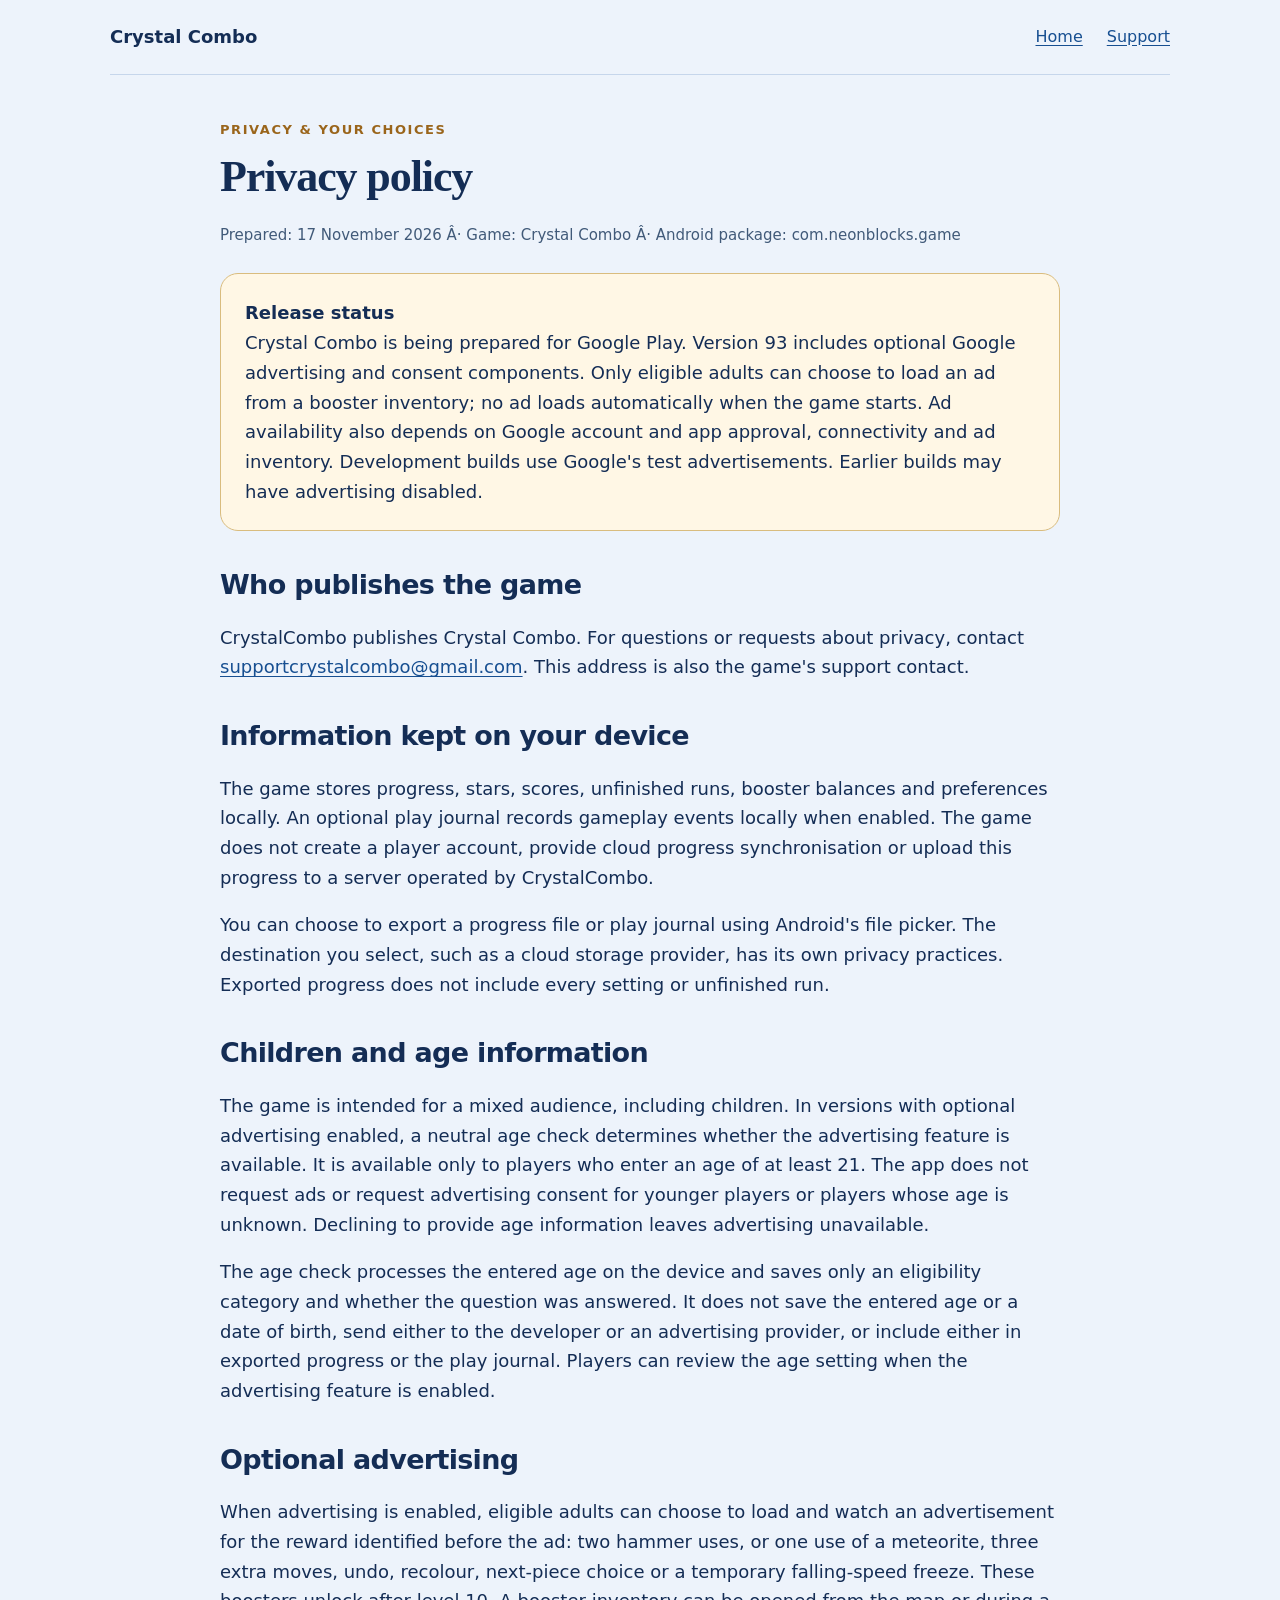
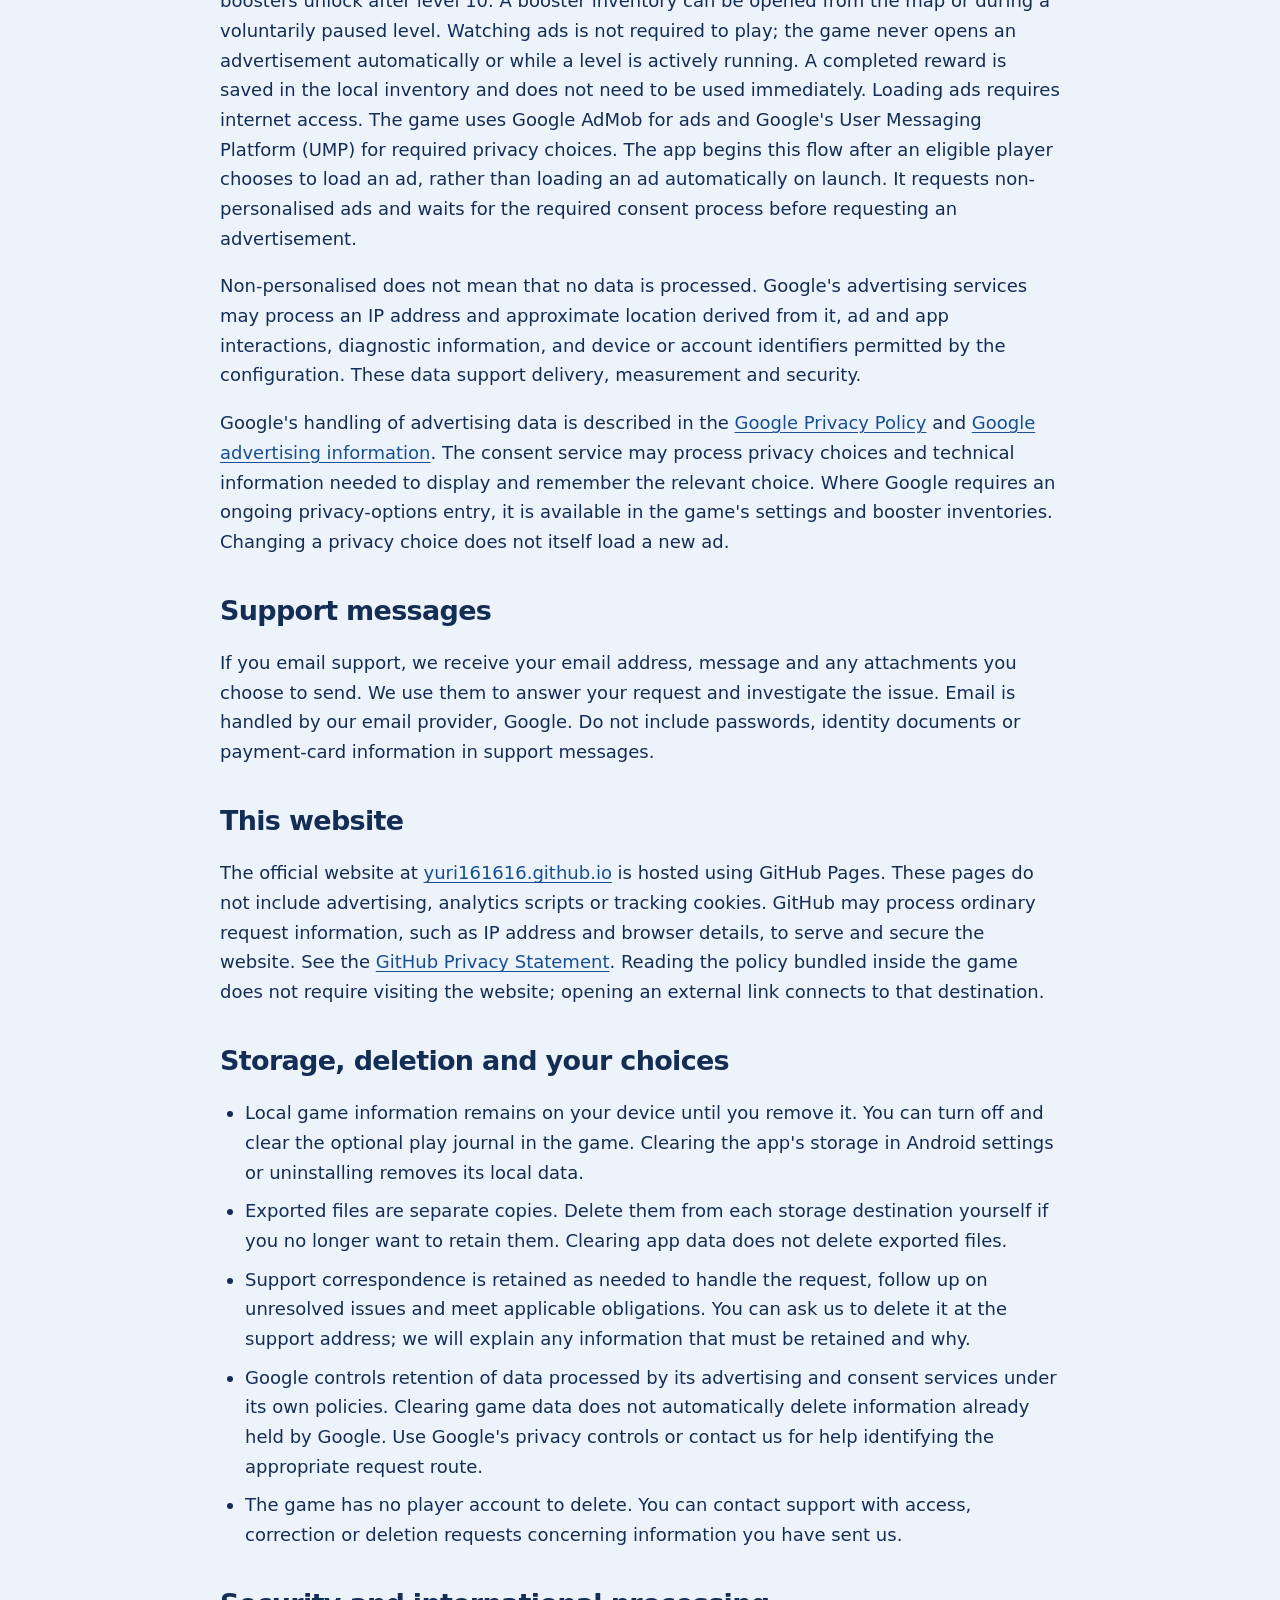
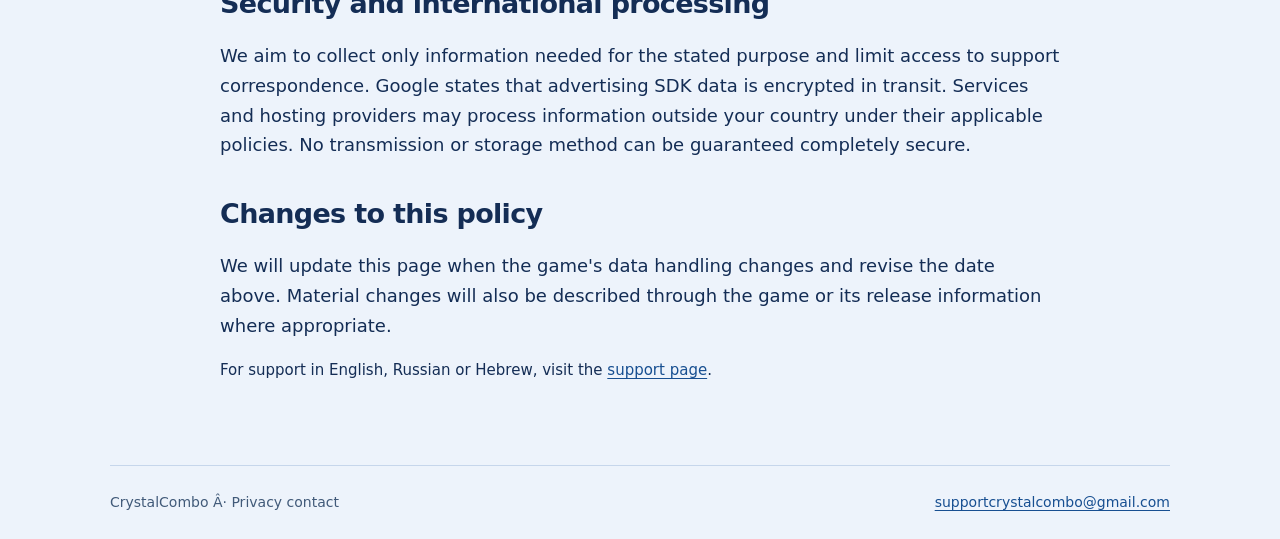
==== commit 15de9417: "Document optional booster rewards in Crystal Combo 93" ====
--- a/privacy.html
+++ b/privacy.html
@@ -4,11 +4,11 @@
 *{box-sizing:border-box}html{scroll-behavior:smooth}body{margin:0;background:#edf3fb;color:var(--ink);font:18px/1.65 system-ui,-apple-system,"Segoe UI",sans-serif}a{color:#174f91;text-underline-offset:.18em}a:hover{color:#7b4c10}a:focus-visible,button:focus-visible{outline:3px solid #9b6216;outline-offset:5px}header,main,footer{width:min(1060px,calc(100% - 40px));margin-inline:auto}header{display:flex;align-items:center;justify-content:space-between;gap:24px;padding-block:22px;border-bottom:1px solid var(--line)}.brand{display:flex;align-items:center;gap:12px;text-decoration:none;font-weight:750;color:var(--ink)}.brand img{width:48px;height:48px;border-radius:12px}nav{display:flex;gap:24px;flex-wrap:wrap;font-size:16px}main{padding-block:44px 64px}h1,h2,h3{line-height:1.15;letter-spacing:-.025em}h1{font-family:Georgia,serif;font-size:clamp(38px,6vw,64px);margin:0 0 20px}h2{font-size:27px;margin-top:38px}h3{font-size:20px}p{margin:0 0 18px}.lead{font-size:clamp(20px,2.3vw,25px);max-width:700px}.muted,.meta{color:var(--muted)}.meta{font-size:15px}.eyebrow{text-transform:uppercase;letter-spacing:.12em;color:var(--gold);font-size:13px;font-weight:750;margin-bottom:12px}.hero{display:grid;grid-template-columns:1fr 250px;align-items:center;gap:42px}.hero-icon{width:100%;height:auto;border-radius:24px;box-shadow:0 20px 50px #31548120}.feature{width:100%;height:auto;display:block;margin-top:38px;border-radius:20px;border:1px solid var(--line)}.cards{display:grid;grid-template-columns:repeat(3,minmax(0,1fr));gap:18px;margin-top:30px}.card,.notice{padding:24px;background:var(--paper);border:1px solid var(--line);border-radius:18px}.card h2{font-size:23px;margin:0 0 12px}.card p{font-size:17px;margin:0}.notice{background:#fff7e5;border-color:#d9bc7e;margin:26px 0}.notice p:last-child{margin:0}.policy{max-width:840px}.policy h1{font-size:44px}.policy ul{padding-inline-start:25px}.policy li{margin-block:9px}.links{display:flex;flex-wrap:wrap;gap:12px;margin-top:24px}.button{display:inline-block;padding:12px 20px;border:1px solid #91adce;border-radius:12px;background:#fff;font-weight:650;text-decoration:none}.language-section{border-top:1px solid var(--line);margin-top:40px;padding-top:10px;scroll-margin-top:20px}.address{font-style:normal;overflow-wrap:anywhere}.small{font-size:15px}footer{border-top:1px solid var(--line);padding-block:25px;color:var(--muted);font-size:14px;display:flex;justify-content:space-between;gap:20px;flex-wrap:wrap}.skip{position:absolute;left:-10000px;top:8px}.skip:focus{left:12px;background:white;padding:10px;z-index:2}@media(max-width:650px){body{font-size:17px}header{align-items:flex-start;flex-direction:column;gap:14px}header,main,footer{width:calc(100% - 32px)}main{padding-top:32px}.hero{grid-template-columns:1fr;gap:25px}.hero-icon{width:156px;grid-row:1}.cards{grid-template-columns:1fr}.policy h1{font-size:36px}nav{gap:18px}.notice,.card{padding:20px}}@media(prefers-reduced-motion:reduce){html{scroll-behavior:auto}}
 
 </style></head><body><a class="skip" href="#content">Skip to content</a><header><a class="brand" href="https://yuri161616.github.io/">Crystal Combo</a><nav aria-label="Main navigation"><a href="https://yuri161616.github.io/">Home</a><a href="https://yuri161616.github.io/support.html">Support</a></nav></header>
-<main id="content" class="policy"><p class="eyebrow">Privacy &amp; your choices</p><h1>Privacy policy</h1><p class="meta">Prepared: 16 November 2026 Â· Game: Crystal Combo Â· Android package: <bdi>com.neonblocks.game</bdi></p>
-<aside class="notice"><strong>Release status</strong><p>Crystal Combo is being prepared for Google Play. Version 89 includes optional Google advertising and consent components. Only eligible adults can choose to load an ad from the meteor inventory; no ad loads automatically when the game starts. Ad availability also depends on Google account and app approval, connectivity and ad inventory. Development builds use Google's test advertisements. Earlier builds may have advertising disabled.</p></aside>
+<main id="content" class="policy"><p class="eyebrow">Privacy &amp; your choices</p><h1>Privacy policy</h1><p class="meta">Prepared: 17 November 2026 Â· Game: Crystal Combo Â· Android package: <bdi>com.neonblocks.game</bdi></p>
+<aside class="notice"><strong>Release status</strong><p>Crystal Combo is being prepared for Google Play. Version 93 includes optional Google advertising and consent components. Only eligible adults can choose to load an ad from a booster inventory; no ad loads automatically when the game starts. Ad availability also depends on Google account and app approval, connectivity and ad inventory. Development builds use Google's test advertisements. Earlier builds may have advertising disabled.</p></aside>
 <h2>Who publishes the game</h2><p>CrystalCombo publishes Crystal Combo. For questions or requests about privacy, contact <a href="mailto:supportcrystalcombo@gmail.com">supportcrystalcombo@gmail.com</a>. This address is also the game's support contact.</p>
 <h2>Information kept on your device</h2><p>The game stores progress, stars, scores, unfinished runs, booster balances and preferences locally. An optional play journal records gameplay events locally when enabled. The game does not create a player account, provide cloud progress synchronisation or upload this progress to a server operated by CrystalCombo.</p><p>You can choose to export a progress file or play journal using Android's file picker. The destination you select, such as a cloud storage provider, has its own privacy practices. Exported progress does not include every setting or unfinished run.</p>
-<h2>Children and age information</h2><p>The game is intended for a mixed audience, including children. In versions with optional advertising enabled, a neutral age check determines whether the advertising feature is available. It is available only to players who enter an age of at least 21. The app does not request ads or request advertising consent for younger players or players whose age is unknown. Declining to provide age information leaves advertising unavailable.</p><p>The age check processes the entered age on the device and saves only an eligibility category and whether the question was answered. It does not save the entered age or a date of birth, send either to the developer or an advertising provider, or include either in exported progress or the play journal. Players can review the age setting when the advertising feature is enabled.</p><h2>Optional advertising</h2><p>When advertising is enabled and the meteor feature is unlocked, eligible adults can choose to load and watch an advertisement from the map's meteor inventory for one meteor. Watching ads is not required to play, and no advertisement interrupts a level. Loading ads requires internet access. The game uses Google AdMob for ads and Google's User Messaging Platform (UMP) for required privacy choices. The app begins this flow after an eligible player chooses to load an ad, rather than loading an ad automatically on launch. It requests non-personalised ads and waits for the required consent process before requesting an advertisement.</p><p>Non-personalised does not mean that no data is processed. Google's advertising services may process an IP address and approximate location derived from it, ad and app interactions, diagnostic information, and device or account identifiers permitted by the configuration. These data support delivery, measurement and security.</p><p>Google's handling of advertising data is described in the <a href="https://policies.google.com/privacy">Google Privacy Policy</a> and <a href="https://policies.google.com/technologies/ads">Google advertising information</a>. The consent service may process privacy choices and technical information needed to display and remember the relevant choice. Where Google requires an ongoing privacy-options entry, it is available in the game's settings and meteor inventory. Changing a privacy choice does not itself load a new ad.</p>
+<h2>Children and age information</h2><p>The game is intended for a mixed audience, including children. In versions with optional advertising enabled, a neutral age check determines whether the advertising feature is available. It is available only to players who enter an age of at least 21. The app does not request ads or request advertising consent for younger players or players whose age is unknown. Declining to provide age information leaves advertising unavailable.</p><p>The age check processes the entered age on the device and saves only an eligibility category and whether the question was answered. It does not save the entered age or a date of birth, send either to the developer or an advertising provider, or include either in exported progress or the play journal. Players can review the age setting when the advertising feature is enabled.</p><h2>Optional advertising</h2><p>When advertising is enabled, eligible adults can choose to load and watch an advertisement for the reward identified before the ad: two hammer uses, or one use of a meteorite, three extra moves, undo, recolour, next-piece choice or a temporary falling-speed freeze. These boosters unlock after level 10. A booster inventory can be opened from the map or during a voluntarily paused level. Watching ads is not required to play; the game never opens an advertisement automatically or while a level is actively running. A completed reward is saved in the local inventory and does not need to be used immediately. Loading ads requires internet access. The game uses Google AdMob for ads and Google's User Messaging Platform (UMP) for required privacy choices. The app begins this flow after an eligible player chooses to load an ad, rather than loading an ad automatically on launch. It requests non-personalised ads and waits for the required consent process before requesting an advertisement.</p><p>Non-personalised does not mean that no data is processed. Google's advertising services may process an IP address and approximate location derived from it, ad and app interactions, diagnostic information, and device or account identifiers permitted by the configuration. These data support delivery, measurement and security.</p><p>Google's handling of advertising data is described in the <a href="https://policies.google.com/privacy">Google Privacy Policy</a> and <a href="https://policies.google.com/technologies/ads">Google advertising information</a>. The consent service may process privacy choices and technical information needed to display and remember the relevant choice. Where Google requires an ongoing privacy-options entry, it is available in the game's settings and booster inventories. Changing a privacy choice does not itself load a new ad.</p>
 <h2>Support messages</h2><p>If you email support, we receive your email address, message and any attachments you choose to send. We use them to answer your request and investigate the issue. Email is handled by our email provider, Google. Do not include passwords, identity documents or payment-card information in support messages.</p>
 <h2>This website</h2><p>The official website at <a href="https://yuri161616.github.io/">yuri161616.github.io</a> is hosted using GitHub Pages. These pages do not include advertising, analytics scripts or tracking cookies. GitHub may process ordinary request information, such as IP address and browser details, to serve and secure the website. See the <a href="https://docs.github.com/en/site-policy/privacy-policies/github-general-privacy-statement">GitHub Privacy Statement</a>. Reading the policy bundled inside the game does not require visiting the website; opening an external link connects to that destination.</p>
 <h2>Storage, deletion and your choices</h2><ul><li>Local game information remains on your device until you remove it. You can turn off and clear the optional play journal in the game. Clearing the app's storage in Android settings or uninstalling removes its local data.</li><li>Exported files are separate copies. Delete them from each storage destination yourself if you no longer want to retain them. Clearing app data does not delete exported files.</li><li>Support correspondence is retained as needed to handle the request, follow up on unresolved issues and meet applicable obligations. You can ask us to delete it at the support address; we will explain any information that must be retained and why.</li><li>Google controls retention of data processed by its advertising and consent services under its own policies. Clearing game data does not automatically delete information already held by Google. Use Google's privacy controls or contact us for help identifying the appropriate request route.</li><li>The game has no player account to delete. You can contact support with access, correction or deletion requests concerning information you have sent us.</li></ul>
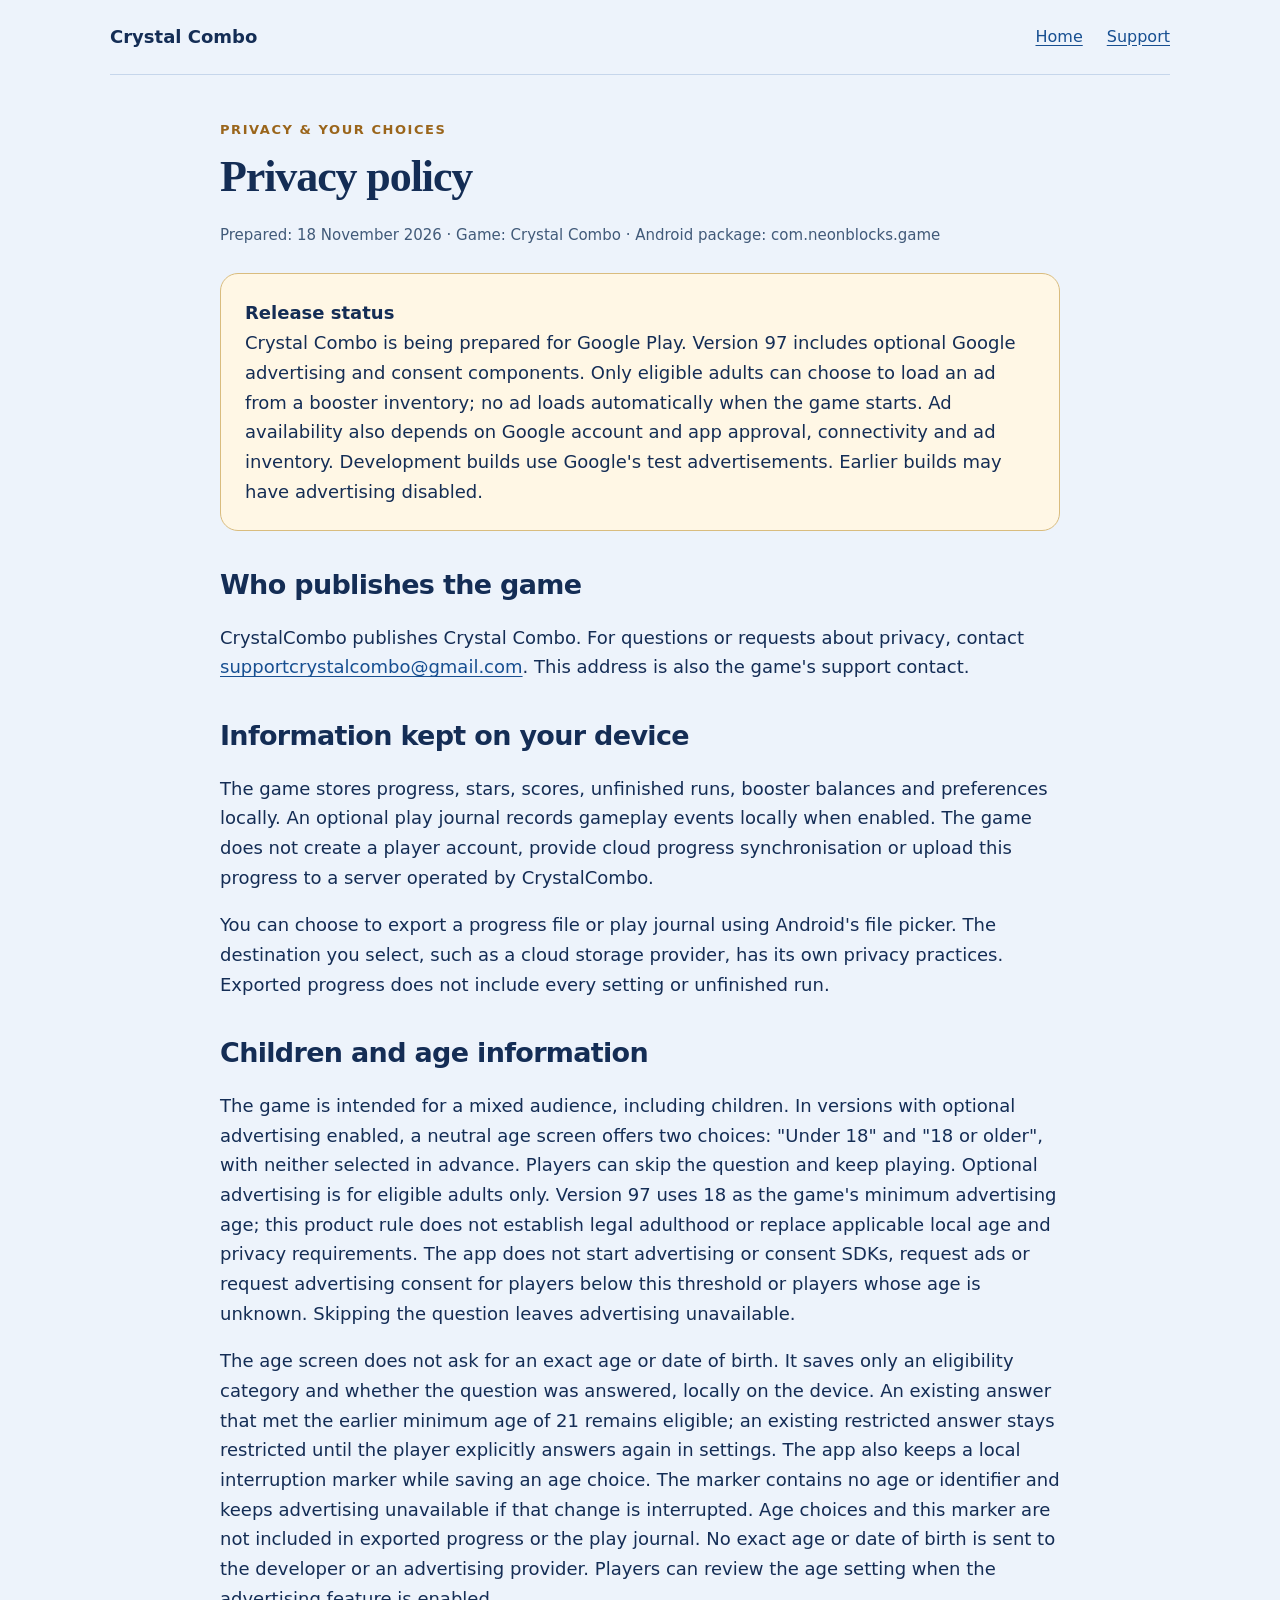
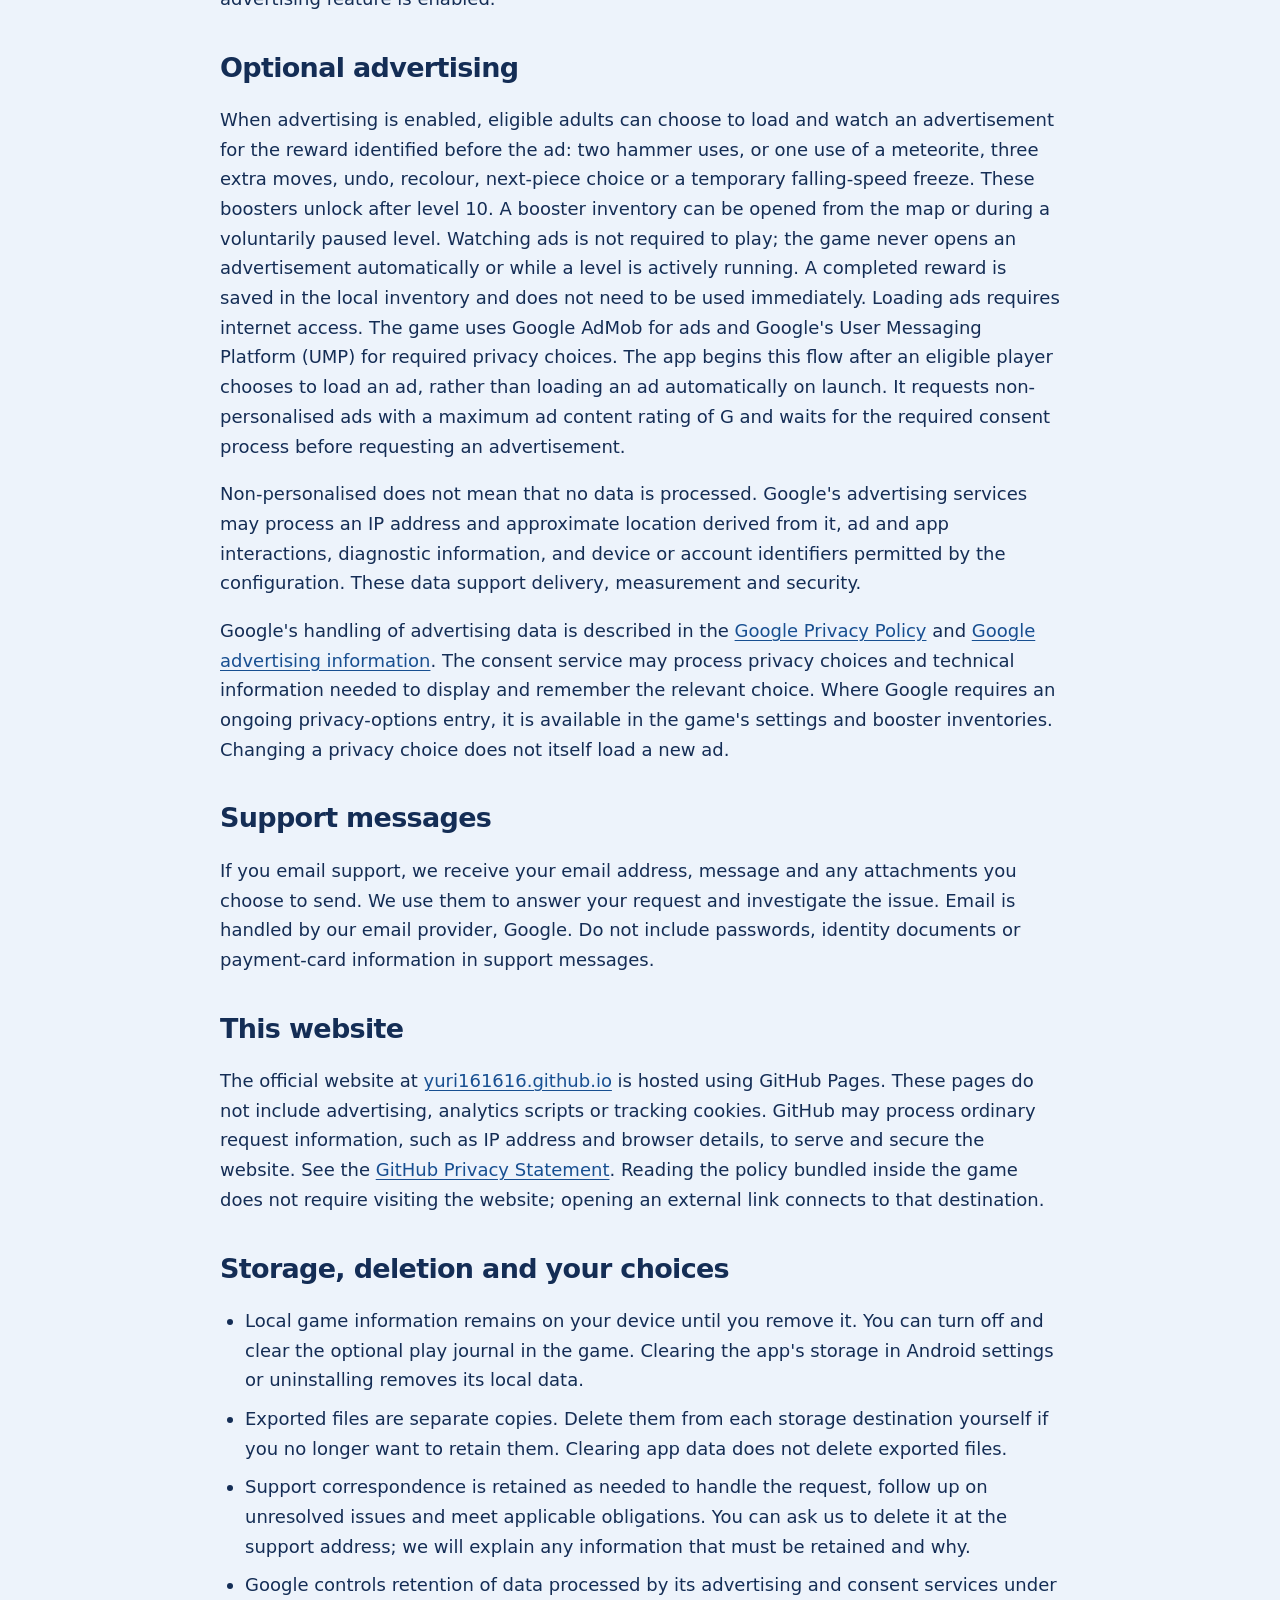
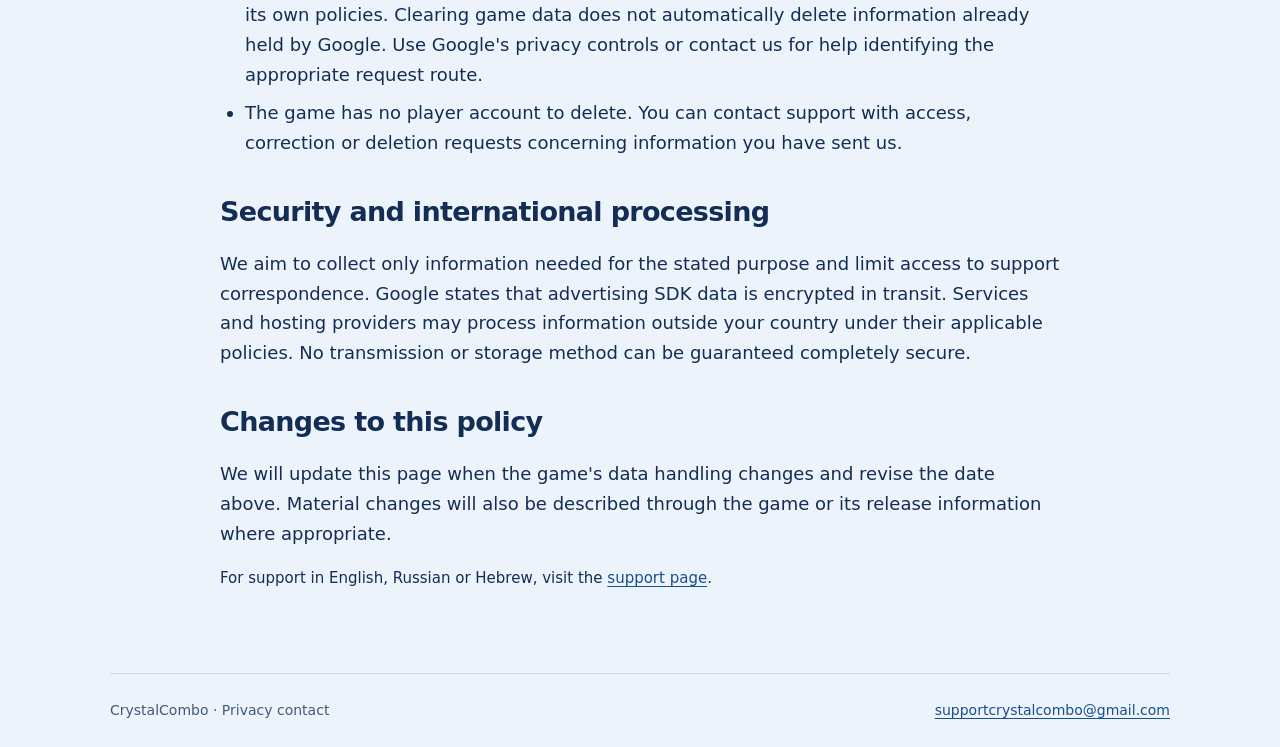
==== commit 3a23643c: "Document neutral age groups and interrupted-save safeguards in v97" ====
--- a/privacy.html
+++ b/privacy.html
@@ -1,17 +1,17 @@
 <!doctype html>
-<html lang="en"><head><meta charset="utf-8"><meta name="viewport" content="width=device-width, initial-scale=1"><title>Privacy policy â€” Crystal Combo</title><link rel="canonical" href="https://yuri161616.github.io/privacy.html"><style>
+<html lang="en"><head><meta charset="utf-8"><meta name="viewport" content="width=device-width, initial-scale=1"><title>Privacy policy — Crystal Combo</title><link rel="canonical" href="https://yuri161616.github.io/privacy.html"><style>
 :root{color-scheme:light;--ink:#142d55;--muted:#415a79;--line:#c6d6eb;--paper:#fff;--gold:#9a651b}
 *{box-sizing:border-box}html{scroll-behavior:smooth}body{margin:0;background:#edf3fb;color:var(--ink);font:18px/1.65 system-ui,-apple-system,"Segoe UI",sans-serif}a{color:#174f91;text-underline-offset:.18em}a:hover{color:#7b4c10}a:focus-visible,button:focus-visible{outline:3px solid #9b6216;outline-offset:5px}header,main,footer{width:min(1060px,calc(100% - 40px));margin-inline:auto}header{display:flex;align-items:center;justify-content:space-between;gap:24px;padding-block:22px;border-bottom:1px solid var(--line)}.brand{display:flex;align-items:center;gap:12px;text-decoration:none;font-weight:750;color:var(--ink)}.brand img{width:48px;height:48px;border-radius:12px}nav{display:flex;gap:24px;flex-wrap:wrap;font-size:16px}main{padding-block:44px 64px}h1,h2,h3{line-height:1.15;letter-spacing:-.025em}h1{font-family:Georgia,serif;font-size:clamp(38px,6vw,64px);margin:0 0 20px}h2{font-size:27px;margin-top:38px}h3{font-size:20px}p{margin:0 0 18px}.lead{font-size:clamp(20px,2.3vw,25px);max-width:700px}.muted,.meta{color:var(--muted)}.meta{font-size:15px}.eyebrow{text-transform:uppercase;letter-spacing:.12em;color:var(--gold);font-size:13px;font-weight:750;margin-bottom:12px}.hero{display:grid;grid-template-columns:1fr 250px;align-items:center;gap:42px}.hero-icon{width:100%;height:auto;border-radius:24px;box-shadow:0 20px 50px #31548120}.feature{width:100%;height:auto;display:block;margin-top:38px;border-radius:20px;border:1px solid var(--line)}.cards{display:grid;grid-template-columns:repeat(3,minmax(0,1fr));gap:18px;margin-top:30px}.card,.notice{padding:24px;background:var(--paper);border:1px solid var(--line);border-radius:18px}.card h2{font-size:23px;margin:0 0 12px}.card p{font-size:17px;margin:0}.notice{background:#fff7e5;border-color:#d9bc7e;margin:26px 0}.notice p:last-child{margin:0}.policy{max-width:840px}.policy h1{font-size:44px}.policy ul{padding-inline-start:25px}.policy li{margin-block:9px}.links{display:flex;flex-wrap:wrap;gap:12px;margin-top:24px}.button{display:inline-block;padding:12px 20px;border:1px solid #91adce;border-radius:12px;background:#fff;font-weight:650;text-decoration:none}.language-section{border-top:1px solid var(--line);margin-top:40px;padding-top:10px;scroll-margin-top:20px}.address{font-style:normal;overflow-wrap:anywhere}.small{font-size:15px}footer{border-top:1px solid var(--line);padding-block:25px;color:var(--muted);font-size:14px;display:flex;justify-content:space-between;gap:20px;flex-wrap:wrap}.skip{position:absolute;left:-10000px;top:8px}.skip:focus{left:12px;background:white;padding:10px;z-index:2}@media(max-width:650px){body{font-size:17px}header{align-items:flex-start;flex-direction:column;gap:14px}header,main,footer{width:calc(100% - 32px)}main{padding-top:32px}.hero{grid-template-columns:1fr;gap:25px}.hero-icon{width:156px;grid-row:1}.cards{grid-template-columns:1fr}.policy h1{font-size:36px}nav{gap:18px}.notice,.card{padding:20px}}@media(prefers-reduced-motion:reduce){html{scroll-behavior:auto}}
 
 </style></head><body><a class="skip" href="#content">Skip to content</a><header><a class="brand" href="https://yuri161616.github.io/">Crystal Combo</a><nav aria-label="Main navigation"><a href="https://yuri161616.github.io/">Home</a><a href="https://yuri161616.github.io/support.html">Support</a></nav></header>
-<main id="content" class="policy"><p class="eyebrow">Privacy &amp; your choices</p><h1>Privacy policy</h1><p class="meta">Prepared: 17 November 2026 Â· Game: Crystal Combo Â· Android package: <bdi>com.neonblocks.game</bdi></p>
-<aside class="notice"><strong>Release status</strong><p>Crystal Combo is being prepared for Google Play. Version 93 includes optional Google advertising and consent components. Only eligible adults can choose to load an ad from a booster inventory; no ad loads automatically when the game starts. Ad availability also depends on Google account and app approval, connectivity and ad inventory. Development builds use Google's test advertisements. Earlier builds may have advertising disabled.</p></aside>
+<main id="content" class="policy"><p class="eyebrow">Privacy &amp; your choices</p><h1>Privacy policy</h1><p class="meta">Prepared: 18 November 2026 · Game: Crystal Combo · Android package: <bdi>com.neonblocks.game</bdi></p>
+<aside class="notice"><strong>Release status</strong><p>Crystal Combo is being prepared for Google Play. Version 97 includes optional Google advertising and consent components. Only eligible adults can choose to load an ad from a booster inventory; no ad loads automatically when the game starts. Ad availability also depends on Google account and app approval, connectivity and ad inventory. Development builds use Google's test advertisements. Earlier builds may have advertising disabled.</p></aside>
 <h2>Who publishes the game</h2><p>CrystalCombo publishes Crystal Combo. For questions or requests about privacy, contact <a href="mailto:supportcrystalcombo@gmail.com">supportcrystalcombo@gmail.com</a>. This address is also the game's support contact.</p>
 <h2>Information kept on your device</h2><p>The game stores progress, stars, scores, unfinished runs, booster balances and preferences locally. An optional play journal records gameplay events locally when enabled. The game does not create a player account, provide cloud progress synchronisation or upload this progress to a server operated by CrystalCombo.</p><p>You can choose to export a progress file or play journal using Android's file picker. The destination you select, such as a cloud storage provider, has its own privacy practices. Exported progress does not include every setting or unfinished run.</p>
-<h2>Children and age information</h2><p>The game is intended for a mixed audience, including children. In versions with optional advertising enabled, a neutral age check determines whether the advertising feature is available. It is available only to players who enter an age of at least 21. The app does not request ads or request advertising consent for younger players or players whose age is unknown. Declining to provide age information leaves advertising unavailable.</p><p>The age check processes the entered age on the device and saves only an eligibility category and whether the question was answered. It does not save the entered age or a date of birth, send either to the developer or an advertising provider, or include either in exported progress or the play journal. Players can review the age setting when the advertising feature is enabled.</p><h2>Optional advertising</h2><p>When advertising is enabled, eligible adults can choose to load and watch an advertisement for the reward identified before the ad: two hammer uses, or one use of a meteorite, three extra moves, undo, recolour, next-piece choice or a temporary falling-speed freeze. These boosters unlock after level 10. A booster inventory can be opened from the map or during a voluntarily paused level. Watching ads is not required to play; the game never opens an advertisement automatically or while a level is actively running. A completed reward is saved in the local inventory and does not need to be used immediately. Loading ads requires internet access. The game uses Google AdMob for ads and Google's User Messaging Platform (UMP) for required privacy choices. The app begins this flow after an eligible player chooses to load an ad, rather than loading an ad automatically on launch. It requests non-personalised ads and waits for the required consent process before requesting an advertisement.</p><p>Non-personalised does not mean that no data is processed. Google's advertising services may process an IP address and approximate location derived from it, ad and app interactions, diagnostic information, and device or account identifiers permitted by the configuration. These data support delivery, measurement and security.</p><p>Google's handling of advertising data is described in the <a href="https://policies.google.com/privacy">Google Privacy Policy</a> and <a href="https://policies.google.com/technologies/ads">Google advertising information</a>. The consent service may process privacy choices and technical information needed to display and remember the relevant choice. Where Google requires an ongoing privacy-options entry, it is available in the game's settings and booster inventories. Changing a privacy choice does not itself load a new ad.</p>
+<h2>Children and age information</h2><p>The game is intended for a mixed audience, including children. In versions with optional advertising enabled, a neutral age screen offers two choices: "Under 18" and "18 or older", with neither selected in advance. Players can skip the question and keep playing. Optional advertising is for eligible adults only. Version 97 uses 18 as the game's minimum advertising age; this product rule does not establish legal adulthood or replace applicable local age and privacy requirements. The app does not start advertising or consent SDKs, request ads or request advertising consent for players below this threshold or players whose age is unknown. Skipping the question leaves advertising unavailable.</p><p>The age screen does not ask for an exact age or date of birth. It saves only an eligibility category and whether the question was answered, locally on the device. An existing answer that met the earlier minimum age of 21 remains eligible; an existing restricted answer stays restricted until the player explicitly answers again in settings. The app also keeps a local interruption marker while saving an age choice. The marker contains no age or identifier and keeps advertising unavailable if that change is interrupted. Age choices and this marker are not included in exported progress or the play journal. No exact age or date of birth is sent to the developer or an advertising provider. Players can review the age setting when the advertising feature is enabled.</p><h2>Optional advertising</h2><p>When advertising is enabled, eligible adults can choose to load and watch an advertisement for the reward identified before the ad: two hammer uses, or one use of a meteorite, three extra moves, undo, recolour, next-piece choice or a temporary falling-speed freeze. These boosters unlock after level 10. A booster inventory can be opened from the map or during a voluntarily paused level. Watching ads is not required to play; the game never opens an advertisement automatically or while a level is actively running. A completed reward is saved in the local inventory and does not need to be used immediately. Loading ads requires internet access. The game uses Google AdMob for ads and Google's User Messaging Platform (UMP) for required privacy choices. The app begins this flow after an eligible player chooses to load an ad, rather than loading an ad automatically on launch. It requests non-personalised ads with a maximum ad content rating of G and waits for the required consent process before requesting an advertisement.</p><p>Non-personalised does not mean that no data is processed. Google's advertising services may process an IP address and approximate location derived from it, ad and app interactions, diagnostic information, and device or account identifiers permitted by the configuration. These data support delivery, measurement and security.</p><p>Google's handling of advertising data is described in the <a href="https://policies.google.com/privacy">Google Privacy Policy</a> and <a href="https://policies.google.com/technologies/ads">Google advertising information</a>. The consent service may process privacy choices and technical information needed to display and remember the relevant choice. Where Google requires an ongoing privacy-options entry, it is available in the game's settings and booster inventories. Changing a privacy choice does not itself load a new ad.</p>
 <h2>Support messages</h2><p>If you email support, we receive your email address, message and any attachments you choose to send. We use them to answer your request and investigate the issue. Email is handled by our email provider, Google. Do not include passwords, identity documents or payment-card information in support messages.</p>
 <h2>This website</h2><p>The official website at <a href="https://yuri161616.github.io/">yuri161616.github.io</a> is hosted using GitHub Pages. These pages do not include advertising, analytics scripts or tracking cookies. GitHub may process ordinary request information, such as IP address and browser details, to serve and secure the website. See the <a href="https://docs.github.com/en/site-policy/privacy-policies/github-general-privacy-statement">GitHub Privacy Statement</a>. Reading the policy bundled inside the game does not require visiting the website; opening an external link connects to that destination.</p>
 <h2>Storage, deletion and your choices</h2><ul><li>Local game information remains on your device until you remove it. You can turn off and clear the optional play journal in the game. Clearing the app's storage in Android settings or uninstalling removes its local data.</li><li>Exported files are separate copies. Delete them from each storage destination yourself if you no longer want to retain them. Clearing app data does not delete exported files.</li><li>Support correspondence is retained as needed to handle the request, follow up on unresolved issues and meet applicable obligations. You can ask us to delete it at the support address; we will explain any information that must be retained and why.</li><li>Google controls retention of data processed by its advertising and consent services under its own policies. Clearing game data does not automatically delete information already held by Google. Use Google's privacy controls or contact us for help identifying the appropriate request route.</li><li>The game has no player account to delete. You can contact support with access, correction or deletion requests concerning information you have sent us.</li></ul>
 <h2>Security and international processing</h2><p>We aim to collect only information needed for the stated purpose and limit access to support correspondence. Google states that advertising SDK data is encrypted in transit. Services and hosting providers may process information outside your country under their applicable policies. No transmission or storage method can be guaranteed completely secure.</p>
 <h2>Changes to this policy</h2><p>We will update this page when the game's data handling changes and revise the date above. Material changes will also be described through the game or its release information where appropriate.</p><p class="small">For support in English, Russian or Hebrew, visit the <a href="https://yuri161616.github.io/support.html">support page</a>.</p>
-</main><footer><span>CrystalCombo Â· Privacy contact</span><a href="mailto:supportcrystalcombo@gmail.com">supportcrystalcombo@gmail.com</a></footer></body></html>
+</main><footer><span>CrystalCombo · Privacy contact</span><a href="mailto:supportcrystalcombo@gmail.com">supportcrystalcombo@gmail.com</a></footer></body></html>
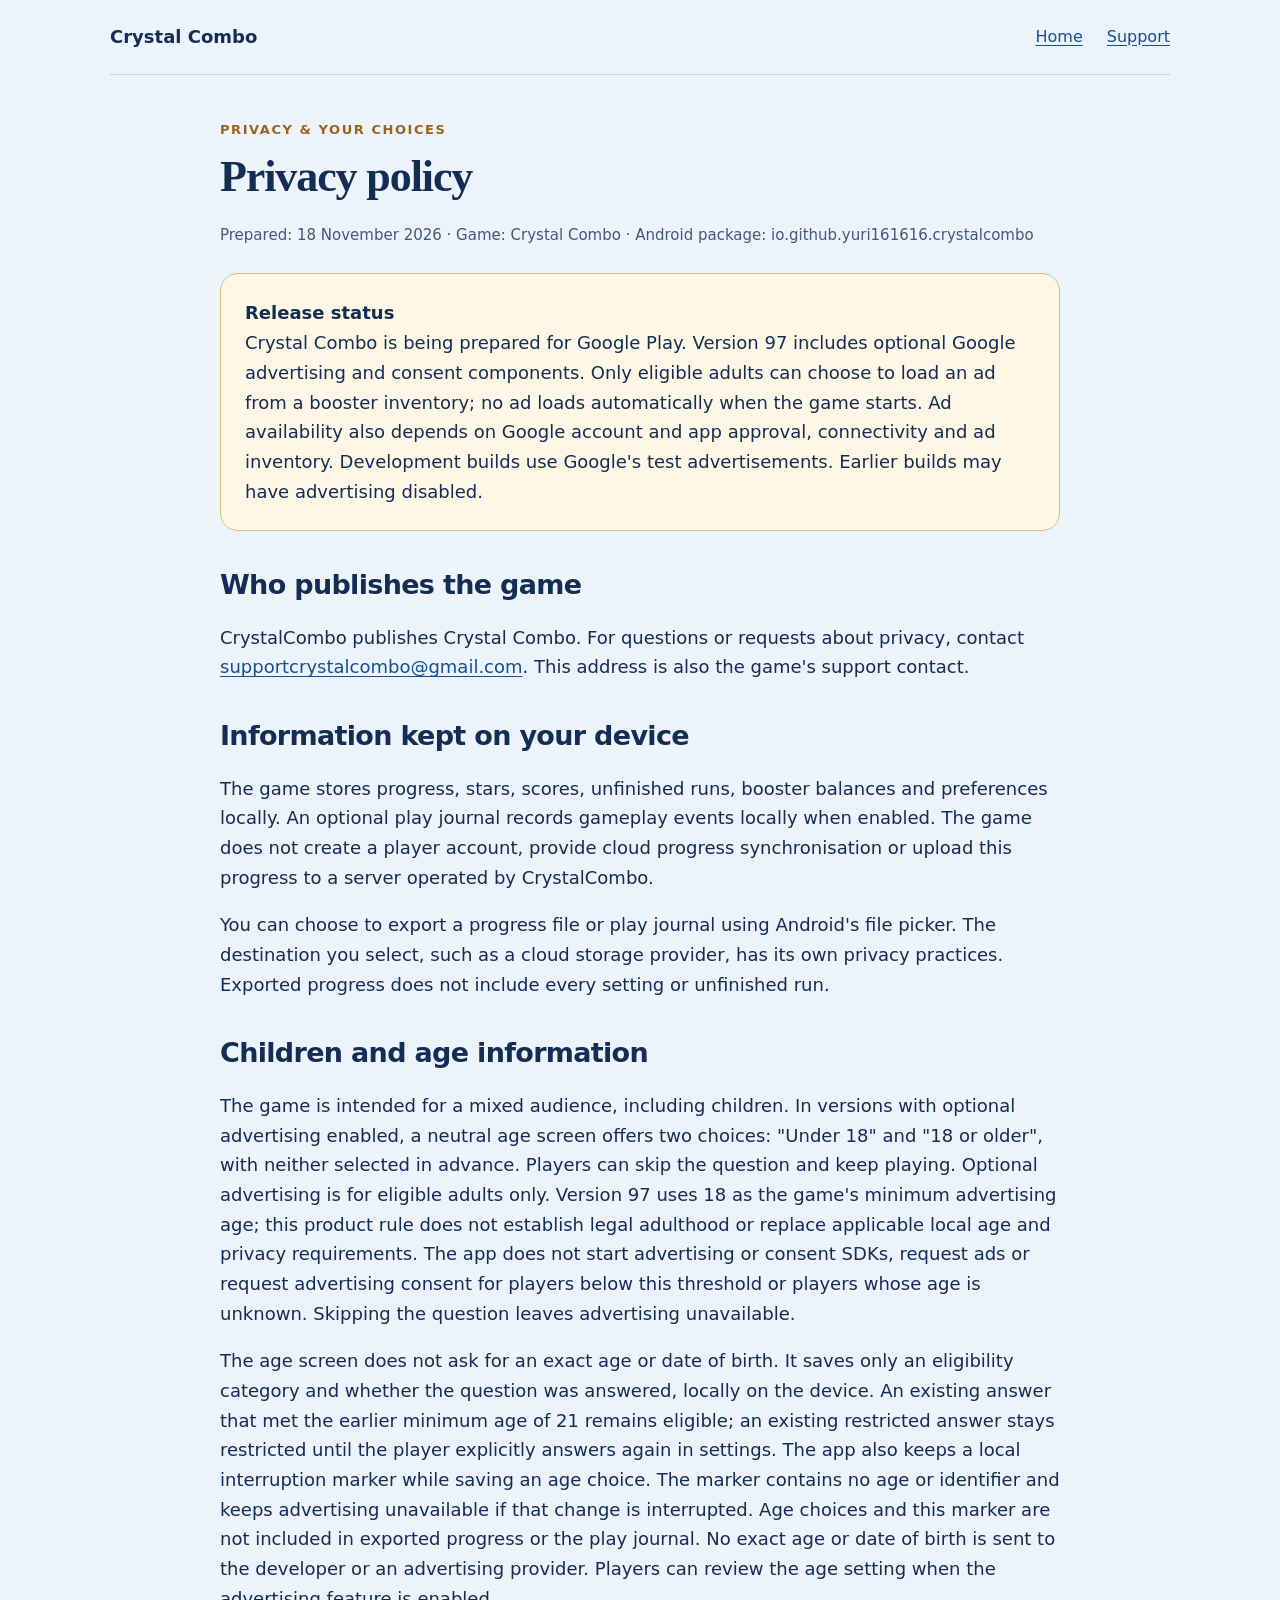
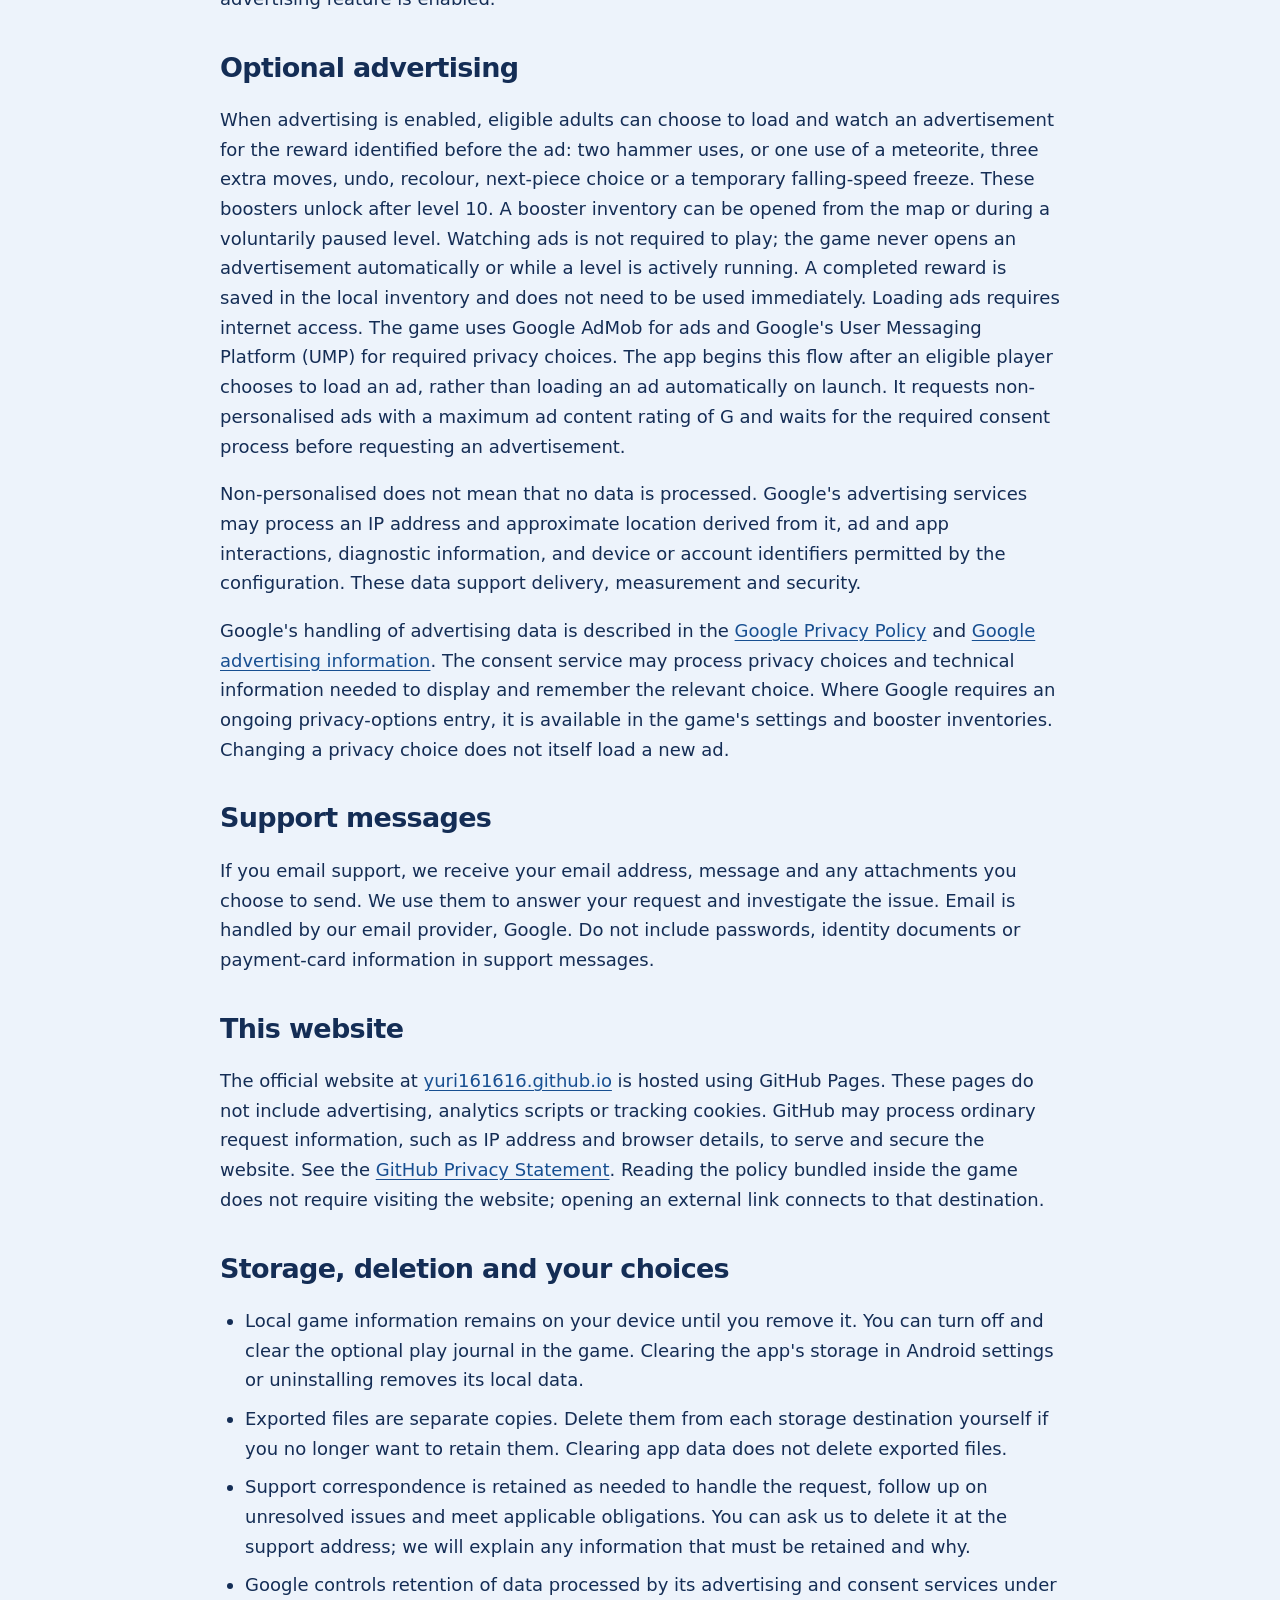
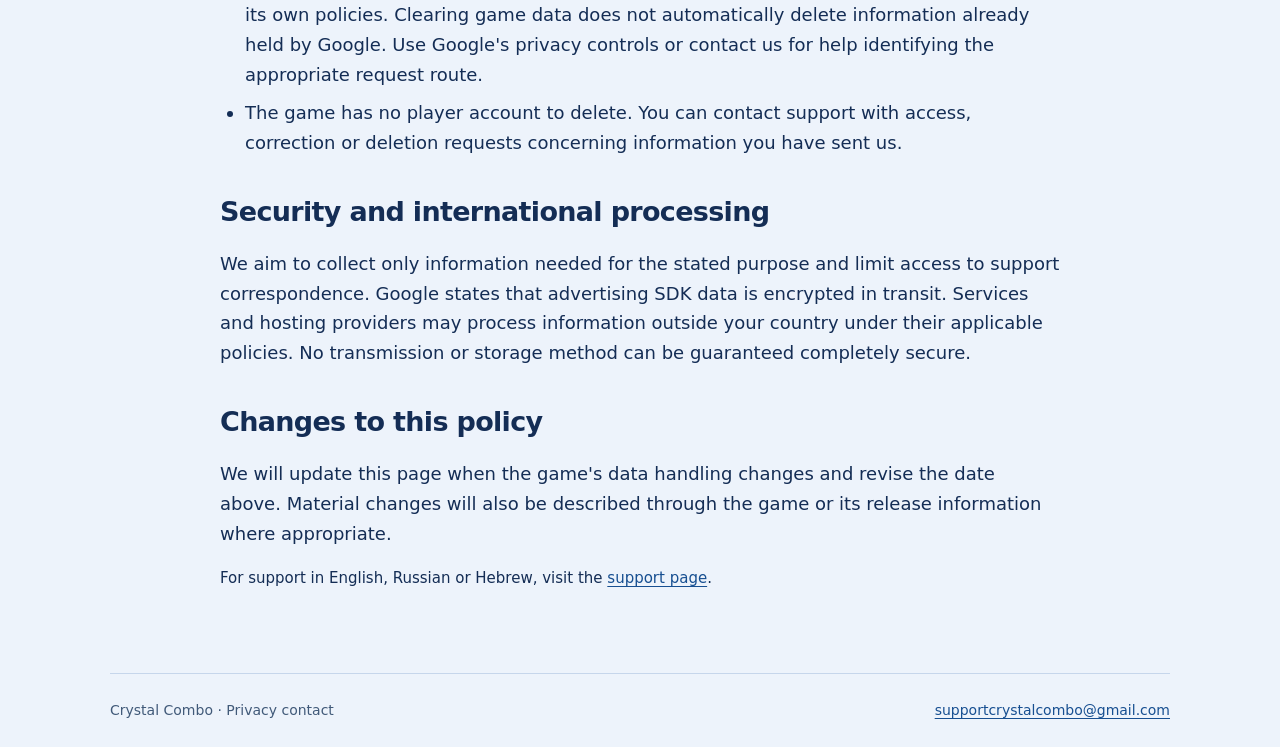
==== commit 38aa3a50: "Align public Crystal Combo package and brand identity" ====
--- a/privacy.html
+++ b/privacy.html
@@ -4,7 +4,7 @@
 *{box-sizing:border-box}html{scroll-behavior:smooth}body{margin:0;background:#edf3fb;color:var(--ink);font:18px/1.65 system-ui,-apple-system,"Segoe UI",sans-serif}a{color:#174f91;text-underline-offset:.18em}a:hover{color:#7b4c10}a:focus-visible,button:focus-visible{outline:3px solid #9b6216;outline-offset:5px}header,main,footer{width:min(1060px,calc(100% - 40px));margin-inline:auto}header{display:flex;align-items:center;justify-content:space-between;gap:24px;padding-block:22px;border-bottom:1px solid var(--line)}.brand{display:flex;align-items:center;gap:12px;text-decoration:none;font-weight:750;color:var(--ink)}.brand img{width:48px;height:48px;border-radius:12px}nav{display:flex;gap:24px;flex-wrap:wrap;font-size:16px}main{padding-block:44px 64px}h1,h2,h3{line-height:1.15;letter-spacing:-.025em}h1{font-family:Georgia,serif;font-size:clamp(38px,6vw,64px);margin:0 0 20px}h2{font-size:27px;margin-top:38px}h3{font-size:20px}p{margin:0 0 18px}.lead{font-size:clamp(20px,2.3vw,25px);max-width:700px}.muted,.meta{color:var(--muted)}.meta{font-size:15px}.eyebrow{text-transform:uppercase;letter-spacing:.12em;color:var(--gold);font-size:13px;font-weight:750;margin-bottom:12px}.hero{display:grid;grid-template-columns:1fr 250px;align-items:center;gap:42px}.hero-icon{width:100%;height:auto;border-radius:24px;box-shadow:0 20px 50px #31548120}.feature{width:100%;height:auto;display:block;margin-top:38px;border-radius:20px;border:1px solid var(--line)}.cards{display:grid;grid-template-columns:repeat(3,minmax(0,1fr));gap:18px;margin-top:30px}.card,.notice{padding:24px;background:var(--paper);border:1px solid var(--line);border-radius:18px}.card h2{font-size:23px;margin:0 0 12px}.card p{font-size:17px;margin:0}.notice{background:#fff7e5;border-color:#d9bc7e;margin:26px 0}.notice p:last-child{margin:0}.policy{max-width:840px}.policy h1{font-size:44px}.policy ul{padding-inline-start:25px}.policy li{margin-block:9px}.links{display:flex;flex-wrap:wrap;gap:12px;margin-top:24px}.button{display:inline-block;padding:12px 20px;border:1px solid #91adce;border-radius:12px;background:#fff;font-weight:650;text-decoration:none}.language-section{border-top:1px solid var(--line);margin-top:40px;padding-top:10px;scroll-margin-top:20px}.address{font-style:normal;overflow-wrap:anywhere}.small{font-size:15px}footer{border-top:1px solid var(--line);padding-block:25px;color:var(--muted);font-size:14px;display:flex;justify-content:space-between;gap:20px;flex-wrap:wrap}.skip{position:absolute;left:-10000px;top:8px}.skip:focus{left:12px;background:white;padding:10px;z-index:2}@media(max-width:650px){body{font-size:17px}header{align-items:flex-start;flex-direction:column;gap:14px}header,main,footer{width:calc(100% - 32px)}main{padding-top:32px}.hero{grid-template-columns:1fr;gap:25px}.hero-icon{width:156px;grid-row:1}.cards{grid-template-columns:1fr}.policy h1{font-size:36px}nav{gap:18px}.notice,.card{padding:20px}}@media(prefers-reduced-motion:reduce){html{scroll-behavior:auto}}
 
 </style></head><body><a class="skip" href="#content">Skip to content</a><header><a class="brand" href="https://yuri161616.github.io/">Crystal Combo</a><nav aria-label="Main navigation"><a href="https://yuri161616.github.io/">Home</a><a href="https://yuri161616.github.io/support.html">Support</a></nav></header>
-<main id="content" class="policy"><p class="eyebrow">Privacy &amp; your choices</p><h1>Privacy policy</h1><p class="meta">Prepared: 18 November 2026 · Game: Crystal Combo · Android package: <bdi>com.neonblocks.game</bdi></p>
+<main id="content" class="policy"><p class="eyebrow">Privacy &amp; your choices</p><h1>Privacy policy</h1><p class="meta">Prepared: 18 November 2026 · Game: Crystal Combo · Android package: <bdi>io.github.yuri161616.crystalcombo</bdi></p>
 <aside class="notice"><strong>Release status</strong><p>Crystal Combo is being prepared for Google Play. Version 97 includes optional Google advertising and consent components. Only eligible adults can choose to load an ad from a booster inventory; no ad loads automatically when the game starts. Ad availability also depends on Google account and app approval, connectivity and ad inventory. Development builds use Google's test advertisements. Earlier builds may have advertising disabled.</p></aside>
 <h2>Who publishes the game</h2><p>CrystalCombo publishes Crystal Combo. For questions or requests about privacy, contact <a href="mailto:supportcrystalcombo@gmail.com">supportcrystalcombo@gmail.com</a>. This address is also the game's support contact.</p>
 <h2>Information kept on your device</h2><p>The game stores progress, stars, scores, unfinished runs, booster balances and preferences locally. An optional play journal records gameplay events locally when enabled. The game does not create a player account, provide cloud progress synchronisation or upload this progress to a server operated by CrystalCombo.</p><p>You can choose to export a progress file or play journal using Android's file picker. The destination you select, such as a cloud storage provider, has its own privacy practices. Exported progress does not include every setting or unfinished run.</p>
@@ -14,4 +14,4 @@
 <h2>Storage, deletion and your choices</h2><ul><li>Local game information remains on your device until you remove it. You can turn off and clear the optional play journal in the game. Clearing the app's storage in Android settings or uninstalling removes its local data.</li><li>Exported files are separate copies. Delete them from each storage destination yourself if you no longer want to retain them. Clearing app data does not delete exported files.</li><li>Support correspondence is retained as needed to handle the request, follow up on unresolved issues and meet applicable obligations. You can ask us to delete it at the support address; we will explain any information that must be retained and why.</li><li>Google controls retention of data processed by its advertising and consent services under its own policies. Clearing game data does not automatically delete information already held by Google. Use Google's privacy controls or contact us for help identifying the appropriate request route.</li><li>The game has no player account to delete. You can contact support with access, correction or deletion requests concerning information you have sent us.</li></ul>
 <h2>Security and international processing</h2><p>We aim to collect only information needed for the stated purpose and limit access to support correspondence. Google states that advertising SDK data is encrypted in transit. Services and hosting providers may process information outside your country under their applicable policies. No transmission or storage method can be guaranteed completely secure.</p>
 <h2>Changes to this policy</h2><p>We will update this page when the game's data handling changes and revise the date above. Material changes will also be described through the game or its release information where appropriate.</p><p class="small">For support in English, Russian or Hebrew, visit the <a href="https://yuri161616.github.io/support.html">support page</a>.</p>
-</main><footer><span>CrystalCombo · Privacy contact</span><a href="mailto:supportcrystalcombo@gmail.com">supportcrystalcombo@gmail.com</a></footer></body></html>
+</main><footer><span>Crystal Combo · Privacy contact</span><a href="mailto:supportcrystalcombo@gmail.com">supportcrystalcombo@gmail.com</a></footer></body></html>
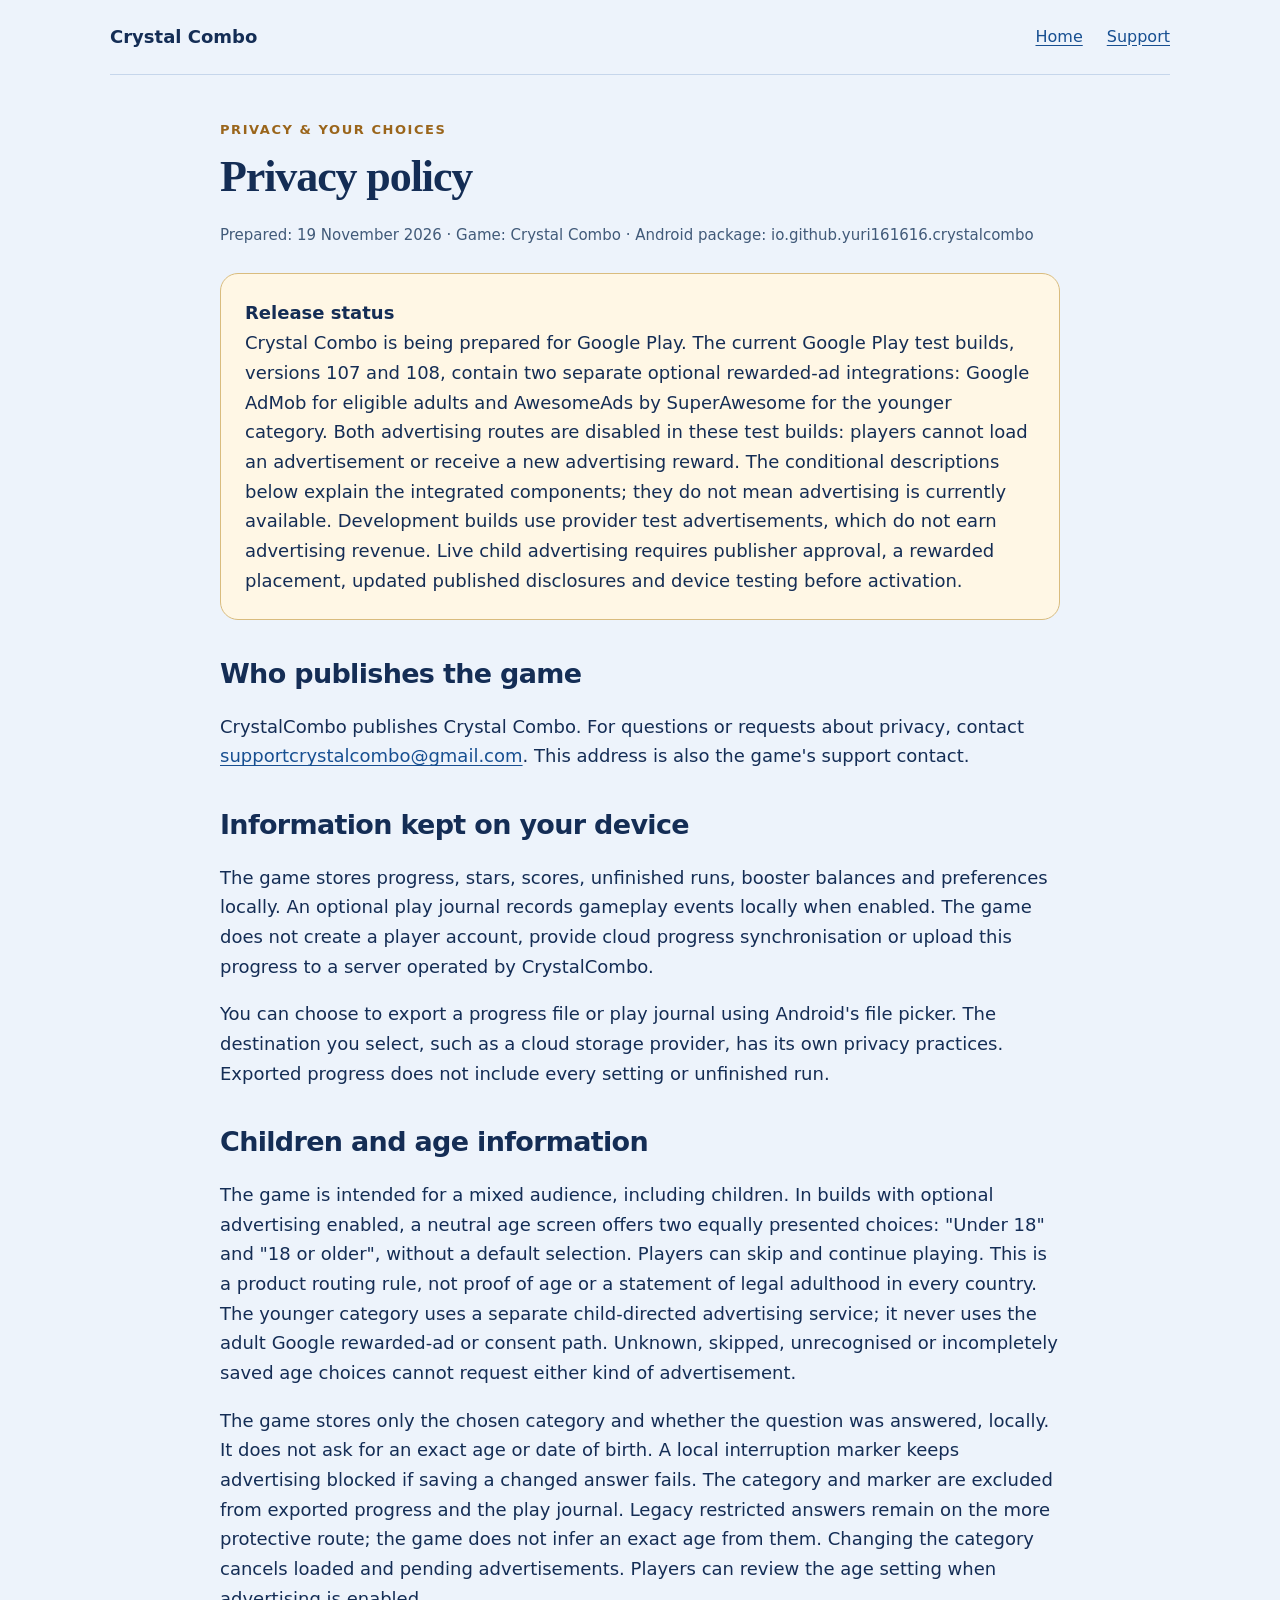
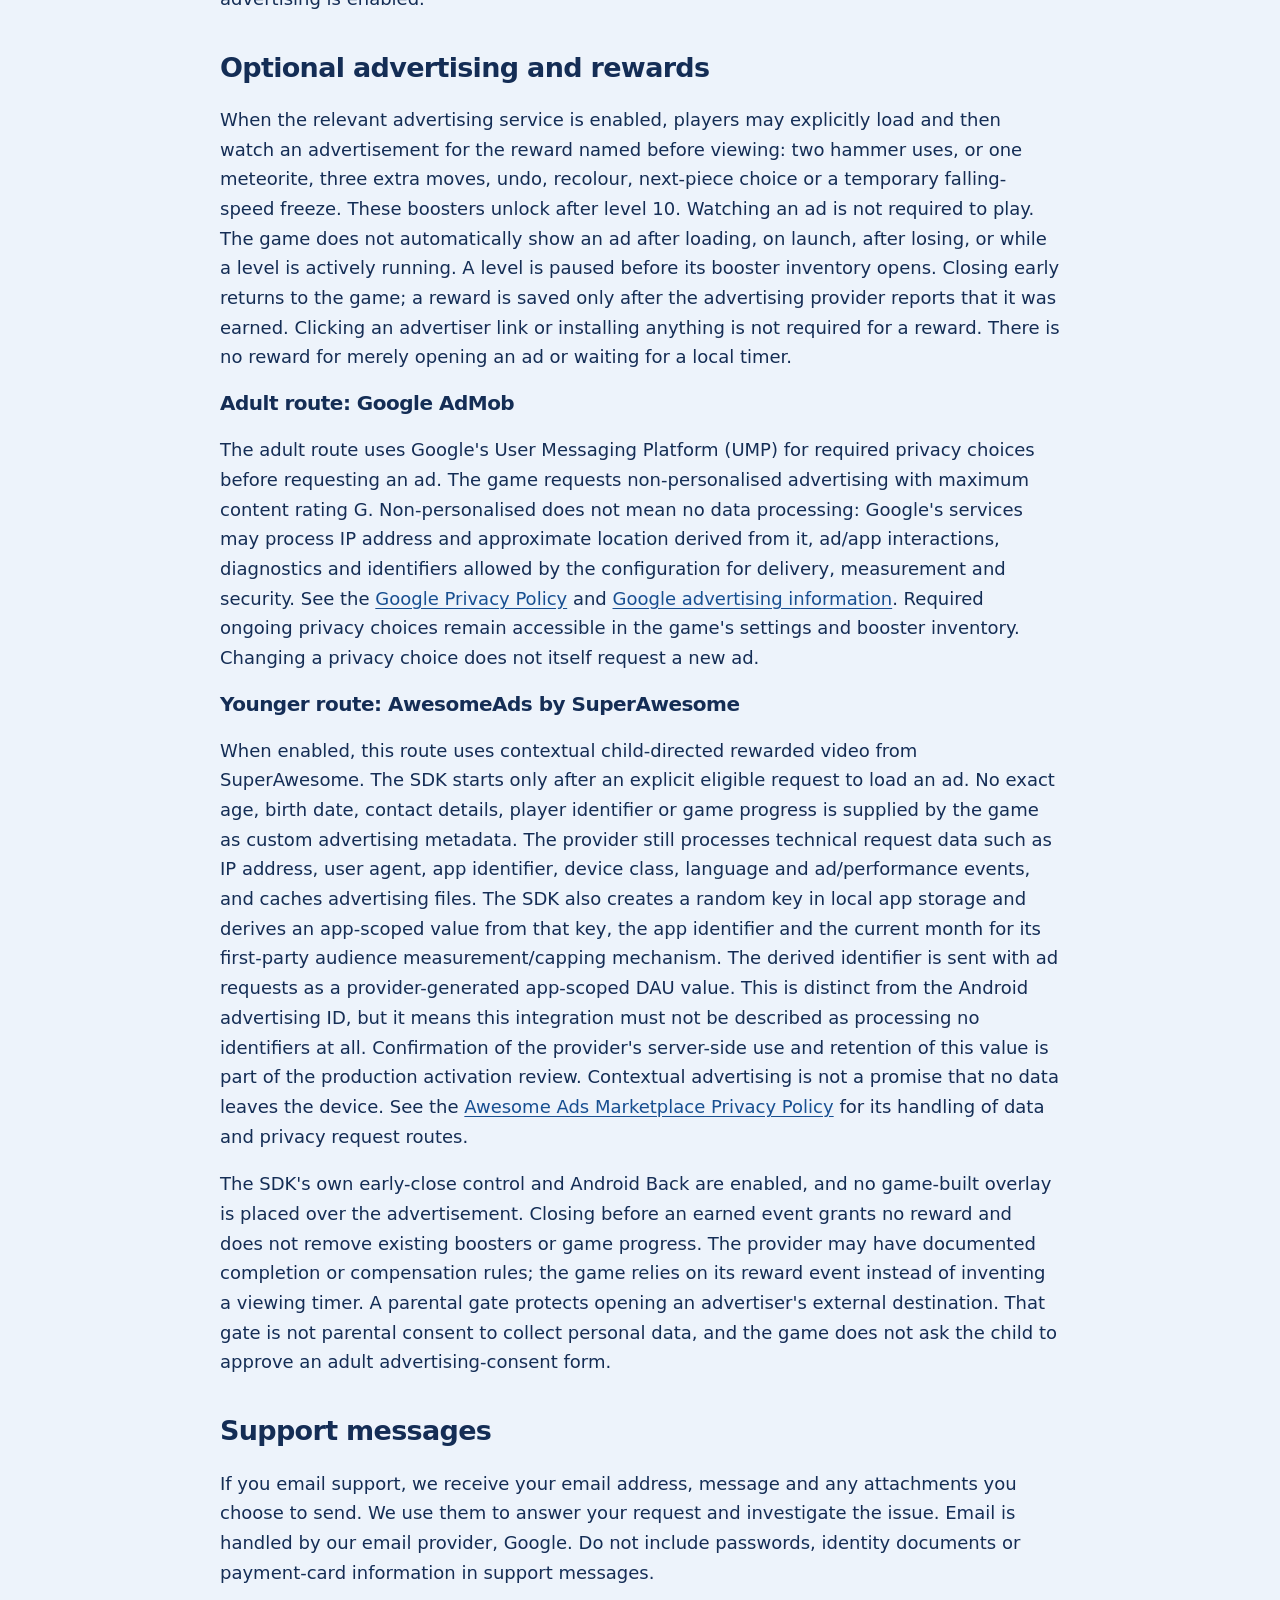
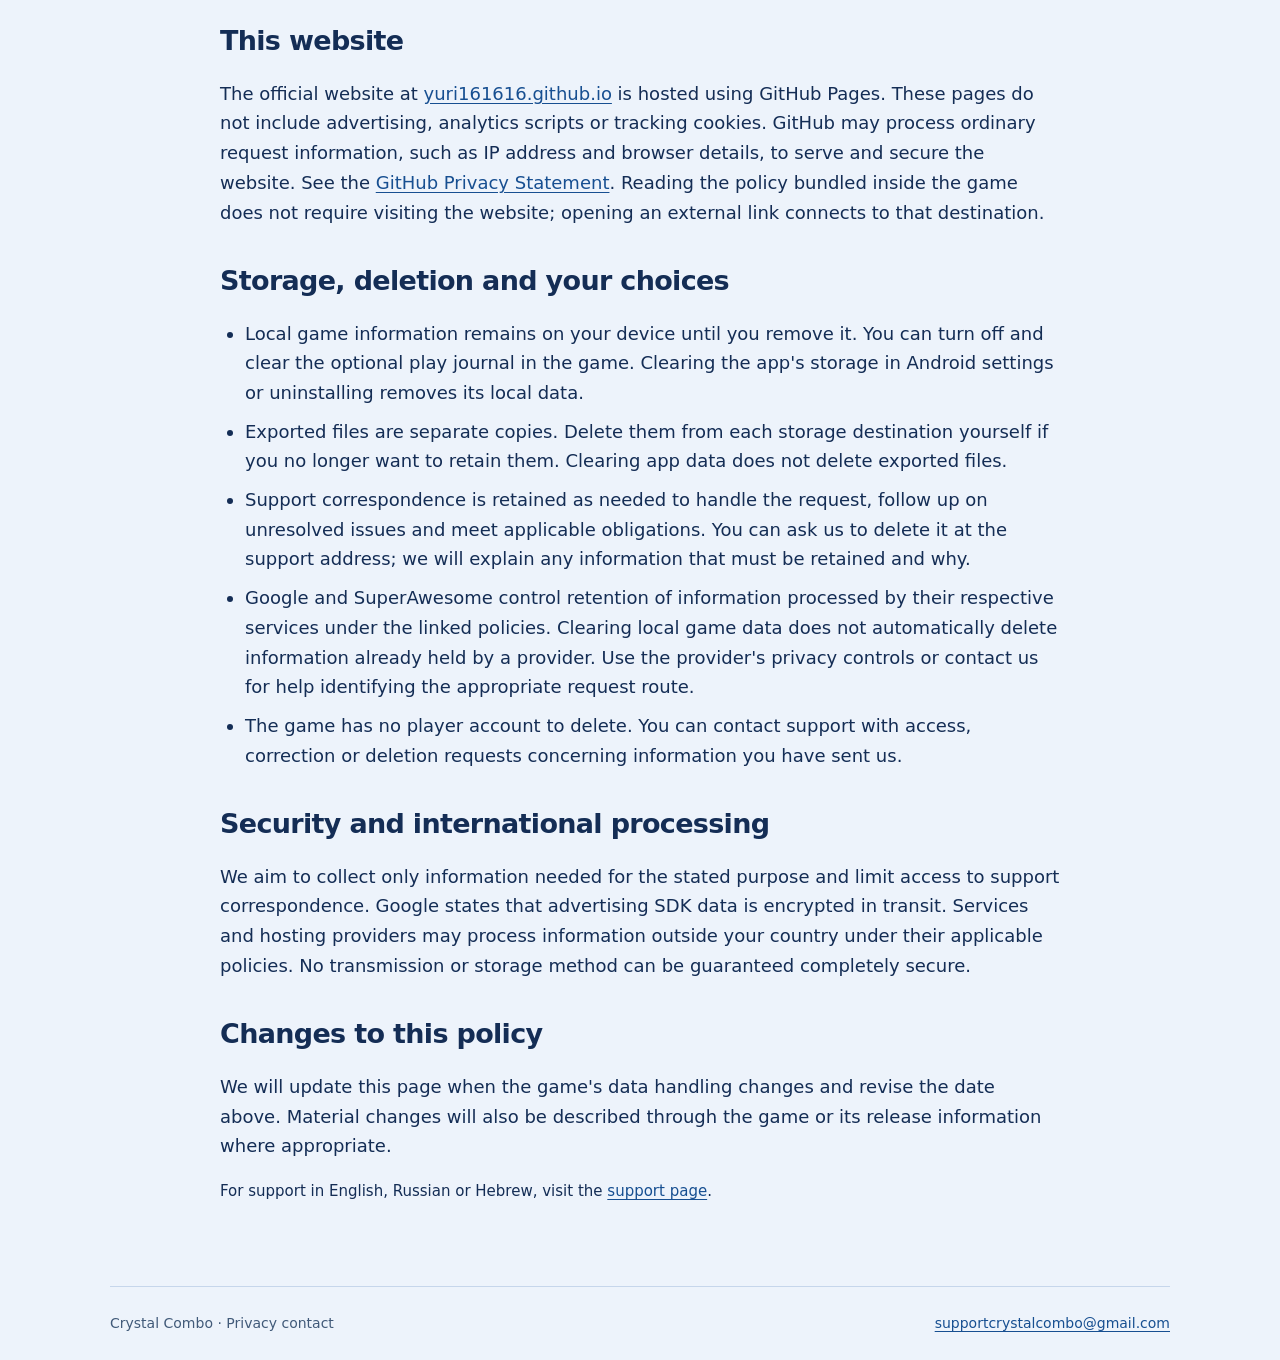
==== commit 68b14fa7: "Clarify disabled advertising in Crystal Combo test versions 107 and 108" ====
--- a/privacy.html
+++ b/privacy.html
@@ -4,14 +4,17 @@
 *{box-sizing:border-box}html{scroll-behavior:smooth}body{margin:0;background:#edf3fb;color:var(--ink);font:18px/1.65 system-ui,-apple-system,"Segoe UI",sans-serif}a{color:#174f91;text-underline-offset:.18em}a:hover{color:#7b4c10}a:focus-visible,button:focus-visible{outline:3px solid #9b6216;outline-offset:5px}header,main,footer{width:min(1060px,calc(100% - 40px));margin-inline:auto}header{display:flex;align-items:center;justify-content:space-between;gap:24px;padding-block:22px;border-bottom:1px solid var(--line)}.brand{display:flex;align-items:center;gap:12px;text-decoration:none;font-weight:750;color:var(--ink)}.brand img{width:48px;height:48px;border-radius:12px}nav{display:flex;gap:24px;flex-wrap:wrap;font-size:16px}main{padding-block:44px 64px}h1,h2,h3{line-height:1.15;letter-spacing:-.025em}h1{font-family:Georgia,serif;font-size:clamp(38px,6vw,64px);margin:0 0 20px}h2{font-size:27px;margin-top:38px}h3{font-size:20px}p{margin:0 0 18px}.lead{font-size:clamp(20px,2.3vw,25px);max-width:700px}.muted,.meta{color:var(--muted)}.meta{font-size:15px}.eyebrow{text-transform:uppercase;letter-spacing:.12em;color:var(--gold);font-size:13px;font-weight:750;margin-bottom:12px}.hero{display:grid;grid-template-columns:1fr 250px;align-items:center;gap:42px}.hero-icon{width:100%;height:auto;border-radius:24px;box-shadow:0 20px 50px #31548120}.feature{width:100%;height:auto;display:block;margin-top:38px;border-radius:20px;border:1px solid var(--line)}.cards{display:grid;grid-template-columns:repeat(3,minmax(0,1fr));gap:18px;margin-top:30px}.card,.notice{padding:24px;background:var(--paper);border:1px solid var(--line);border-radius:18px}.card h2{font-size:23px;margin:0 0 12px}.card p{font-size:17px;margin:0}.notice{background:#fff7e5;border-color:#d9bc7e;margin:26px 0}.notice p:last-child{margin:0}.policy{max-width:840px}.policy h1{font-size:44px}.policy ul{padding-inline-start:25px}.policy li{margin-block:9px}.links{display:flex;flex-wrap:wrap;gap:12px;margin-top:24px}.button{display:inline-block;padding:12px 20px;border:1px solid #91adce;border-radius:12px;background:#fff;font-weight:650;text-decoration:none}.language-section{border-top:1px solid var(--line);margin-top:40px;padding-top:10px;scroll-margin-top:20px}.address{font-style:normal;overflow-wrap:anywhere}.small{font-size:15px}footer{border-top:1px solid var(--line);padding-block:25px;color:var(--muted);font-size:14px;display:flex;justify-content:space-between;gap:20px;flex-wrap:wrap}.skip{position:absolute;left:-10000px;top:8px}.skip:focus{left:12px;background:white;padding:10px;z-index:2}@media(max-width:650px){body{font-size:17px}header{align-items:flex-start;flex-direction:column;gap:14px}header,main,footer{width:calc(100% - 32px)}main{padding-top:32px}.hero{grid-template-columns:1fr;gap:25px}.hero-icon{width:156px;grid-row:1}.cards{grid-template-columns:1fr}.policy h1{font-size:36px}nav{gap:18px}.notice,.card{padding:20px}}@media(prefers-reduced-motion:reduce){html{scroll-behavior:auto}}
 
 </style></head><body><a class="skip" href="#content">Skip to content</a><header><a class="brand" href="https://yuri161616.github.io/">Crystal Combo</a><nav aria-label="Main navigation"><a href="https://yuri161616.github.io/">Home</a><a href="https://yuri161616.github.io/support.html">Support</a></nav></header>
-<main id="content" class="policy"><p class="eyebrow">Privacy &amp; your choices</p><h1>Privacy policy</h1><p class="meta">Prepared: 18 November 2026 · Game: Crystal Combo · Android package: <bdi>io.github.yuri161616.crystalcombo</bdi></p>
-<aside class="notice"><strong>Release status</strong><p>Crystal Combo is being prepared for Google Play. Version 97 includes optional Google advertising and consent components. Only eligible adults can choose to load an ad from a booster inventory; no ad loads automatically when the game starts. Ad availability also depends on Google account and app approval, connectivity and ad inventory. Development builds use Google's test advertisements. Earlier builds may have advertising disabled.</p></aside>
+<main id="content" class="policy"><p class="eyebrow">Privacy &amp; your choices</p><h1>Privacy policy</h1><p class="meta">Prepared: 19 November 2026 · Game: Crystal Combo · Android package: <bdi>io.github.yuri161616.crystalcombo</bdi></p>
+<aside class="notice"><strong>Release status</strong><p>Crystal Combo is being prepared for Google Play. The current Google Play test builds, versions 107 and 108, contain two separate optional rewarded-ad integrations: Google AdMob for eligible adults and AwesomeAds by SuperAwesome for the younger category. Both advertising routes are disabled in these test builds: players cannot load an advertisement or receive a new advertising reward. The conditional descriptions below explain the integrated components; they do not mean advertising is currently available. Development builds use provider test advertisements, which do not earn advertising revenue. Live child advertising requires publisher approval, a rewarded placement, updated published disclosures and device testing before activation.</p></aside>
 <h2>Who publishes the game</h2><p>CrystalCombo publishes Crystal Combo. For questions or requests about privacy, contact <a href="mailto:supportcrystalcombo@gmail.com">supportcrystalcombo@gmail.com</a>. This address is also the game's support contact.</p>
 <h2>Information kept on your device</h2><p>The game stores progress, stars, scores, unfinished runs, booster balances and preferences locally. An optional play journal records gameplay events locally when enabled. The game does not create a player account, provide cloud progress synchronisation or upload this progress to a server operated by CrystalCombo.</p><p>You can choose to export a progress file or play journal using Android's file picker. The destination you select, such as a cloud storage provider, has its own privacy practices. Exported progress does not include every setting or unfinished run.</p>
-<h2>Children and age information</h2><p>The game is intended for a mixed audience, including children. In versions with optional advertising enabled, a neutral age screen offers two choices: "Under 18" and "18 or older", with neither selected in advance. Players can skip the question and keep playing. Optional advertising is for eligible adults only. Version 97 uses 18 as the game's minimum advertising age; this product rule does not establish legal adulthood or replace applicable local age and privacy requirements. The app does not start advertising or consent SDKs, request ads or request advertising consent for players below this threshold or players whose age is unknown. Skipping the question leaves advertising unavailable.</p><p>The age screen does not ask for an exact age or date of birth. It saves only an eligibility category and whether the question was answered, locally on the device. An existing answer that met the earlier minimum age of 21 remains eligible; an existing restricted answer stays restricted until the player explicitly answers again in settings. The app also keeps a local interruption marker while saving an age choice. The marker contains no age or identifier and keeps advertising unavailable if that change is interrupted. Age choices and this marker are not included in exported progress or the play journal. No exact age or date of birth is sent to the developer or an advertising provider. Players can review the age setting when the advertising feature is enabled.</p><h2>Optional advertising</h2><p>When advertising is enabled, eligible adults can choose to load and watch an advertisement for the reward identified before the ad: two hammer uses, or one use of a meteorite, three extra moves, undo, recolour, next-piece choice or a temporary falling-speed freeze. These boosters unlock after level 10. A booster inventory can be opened from the map or during a voluntarily paused level. Watching ads is not required to play; the game never opens an advertisement automatically or while a level is actively running. A completed reward is saved in the local inventory and does not need to be used immediately. Loading ads requires internet access. The game uses Google AdMob for ads and Google's User Messaging Platform (UMP) for required privacy choices. The app begins this flow after an eligible player chooses to load an ad, rather than loading an ad automatically on launch. It requests non-personalised ads with a maximum ad content rating of G and waits for the required consent process before requesting an advertisement.</p><p>Non-personalised does not mean that no data is processed. Google's advertising services may process an IP address and approximate location derived from it, ad and app interactions, diagnostic information, and device or account identifiers permitted by the configuration. These data support delivery, measurement and security.</p><p>Google's handling of advertising data is described in the <a href="https://policies.google.com/privacy">Google Privacy Policy</a> and <a href="https://policies.google.com/technologies/ads">Google advertising information</a>. The consent service may process privacy choices and technical information needed to display and remember the relevant choice. Where Google requires an ongoing privacy-options entry, it is available in the game's settings and booster inventories. Changing a privacy choice does not itself load a new ad.</p>
+<h2>Children and age information</h2><p>The game is intended for a mixed audience, including children. In builds with optional advertising enabled, a neutral age screen offers two equally presented choices: "Under 18" and "18 or older", without a default selection. Players can skip and continue playing. This is a product routing rule, not proof of age or a statement of legal adulthood in every country. The younger category uses a separate child-directed advertising service; it never uses the adult Google rewarded-ad or consent path. Unknown, skipped, unrecognised or incompletely saved age choices cannot request either kind of advertisement.</p><p>The game stores only the chosen category and whether the question was answered, locally. It does not ask for an exact age or date of birth. A local interruption marker keeps advertising blocked if saving a changed answer fails. The category and marker are excluded from exported progress and the play journal. Legacy restricted answers remain on the more protective route; the game does not infer an exact age from them. Changing the category cancels loaded and pending advertisements. Players can review the age setting when advertising is enabled.</p>
+<h2>Optional advertising and rewards</h2><p>When the relevant advertising service is enabled, players may explicitly load and then watch an advertisement for the reward named before viewing: two hammer uses, or one meteorite, three extra moves, undo, recolour, next-piece choice or a temporary falling-speed freeze. These boosters unlock after level 10. Watching an ad is not required to play. The game does not automatically show an ad after loading, on launch, after losing, or while a level is actively running. A level is paused before its booster inventory opens. Closing early returns to the game; a reward is saved only after the advertising provider reports that it was earned. Clicking an advertiser link or installing anything is not required for a reward. There is no reward for merely opening an ad or waiting for a local timer.</p>
+<h3>Adult route: Google AdMob</h3><p>The adult route uses Google's User Messaging Platform (UMP) for required privacy choices before requesting an ad. The game requests non-personalised advertising with maximum content rating G. Non-personalised does not mean no data processing: Google's services may process IP address and approximate location derived from it, ad/app interactions, diagnostics and identifiers allowed by the configuration for delivery, measurement and security. See the <a href="https://policies.google.com/privacy">Google Privacy Policy</a> and <a href="https://policies.google.com/technologies/ads">Google advertising information</a>. Required ongoing privacy choices remain accessible in the game's settings and booster inventory. Changing a privacy choice does not itself request a new ad.</p>
+<h3>Younger route: AwesomeAds by SuperAwesome</h3><p>When enabled, this route uses contextual child-directed rewarded video from SuperAwesome. The SDK starts only after an explicit eligible request to load an ad. No exact age, birth date, contact details, player identifier or game progress is supplied by the game as custom advertising metadata. The provider still processes technical request data such as IP address, user agent, app identifier, device class, language and ad/performance events, and caches advertising files. The SDK also creates a random key in local app storage and derives an app-scoped value from that key, the app identifier and the current month for its first-party audience measurement/capping mechanism. The derived identifier is sent with ad requests as a provider-generated app-scoped DAU value. This is distinct from the Android advertising ID, but it means this integration must not be described as processing no identifiers at all. Confirmation of the provider's server-side use and retention of this value is part of the production activation review. Contextual advertising is not a promise that no data leaves the device. See the <a href="https://www.superawesome.com/privacy-hub/awesomeads-privacy-policy/">Awesome Ads Marketplace Privacy Policy</a> for its handling of data and privacy request routes.</p><p>The SDK's own early-close control and Android Back are enabled, and no game-built overlay is placed over the advertisement. Closing before an earned event grants no reward and does not remove existing boosters or game progress. The provider may have documented completion or compensation rules; the game relies on its reward event instead of inventing a viewing timer. A parental gate protects opening an advertiser's external destination. That gate is not parental consent to collect personal data, and the game does not ask the child to approve an adult advertising-consent form.</p>
 <h2>Support messages</h2><p>If you email support, we receive your email address, message and any attachments you choose to send. We use them to answer your request and investigate the issue. Email is handled by our email provider, Google. Do not include passwords, identity documents or payment-card information in support messages.</p>
 <h2>This website</h2><p>The official website at <a href="https://yuri161616.github.io/">yuri161616.github.io</a> is hosted using GitHub Pages. These pages do not include advertising, analytics scripts or tracking cookies. GitHub may process ordinary request information, such as IP address and browser details, to serve and secure the website. See the <a href="https://docs.github.com/en/site-policy/privacy-policies/github-general-privacy-statement">GitHub Privacy Statement</a>. Reading the policy bundled inside the game does not require visiting the website; opening an external link connects to that destination.</p>
-<h2>Storage, deletion and your choices</h2><ul><li>Local game information remains on your device until you remove it. You can turn off and clear the optional play journal in the game. Clearing the app's storage in Android settings or uninstalling removes its local data.</li><li>Exported files are separate copies. Delete them from each storage destination yourself if you no longer want to retain them. Clearing app data does not delete exported files.</li><li>Support correspondence is retained as needed to handle the request, follow up on unresolved issues and meet applicable obligations. You can ask us to delete it at the support address; we will explain any information that must be retained and why.</li><li>Google controls retention of data processed by its advertising and consent services under its own policies. Clearing game data does not automatically delete information already held by Google. Use Google's privacy controls or contact us for help identifying the appropriate request route.</li><li>The game has no player account to delete. You can contact support with access, correction or deletion requests concerning information you have sent us.</li></ul>
+<h2>Storage, deletion and your choices</h2><ul><li>Local game information remains on your device until you remove it. You can turn off and clear the optional play journal in the game. Clearing the app's storage in Android settings or uninstalling removes its local data.</li><li>Exported files are separate copies. Delete them from each storage destination yourself if you no longer want to retain them. Clearing app data does not delete exported files.</li><li>Support correspondence is retained as needed to handle the request, follow up on unresolved issues and meet applicable obligations. You can ask us to delete it at the support address; we will explain any information that must be retained and why.</li><li>Google and SuperAwesome control retention of information processed by their respective services under the linked policies. Clearing local game data does not automatically delete information already held by a provider. Use the provider's privacy controls or contact us for help identifying the appropriate request route.</li><li>The game has no player account to delete. You can contact support with access, correction or deletion requests concerning information you have sent us.</li></ul>
 <h2>Security and international processing</h2><p>We aim to collect only information needed for the stated purpose and limit access to support correspondence. Google states that advertising SDK data is encrypted in transit. Services and hosting providers may process information outside your country under their applicable policies. No transmission or storage method can be guaranteed completely secure.</p>
 <h2>Changes to this policy</h2><p>We will update this page when the game's data handling changes and revise the date above. Material changes will also be described through the game or its release information where appropriate.</p><p class="small">For support in English, Russian or Hebrew, visit the <a href="https://yuri161616.github.io/support.html">support page</a>.</p>
 </main><footer><span>Crystal Combo · Privacy contact</span><a href="mailto:supportcrystalcombo@gmail.com">supportcrystalcombo@gmail.com</a></footer></body></html>
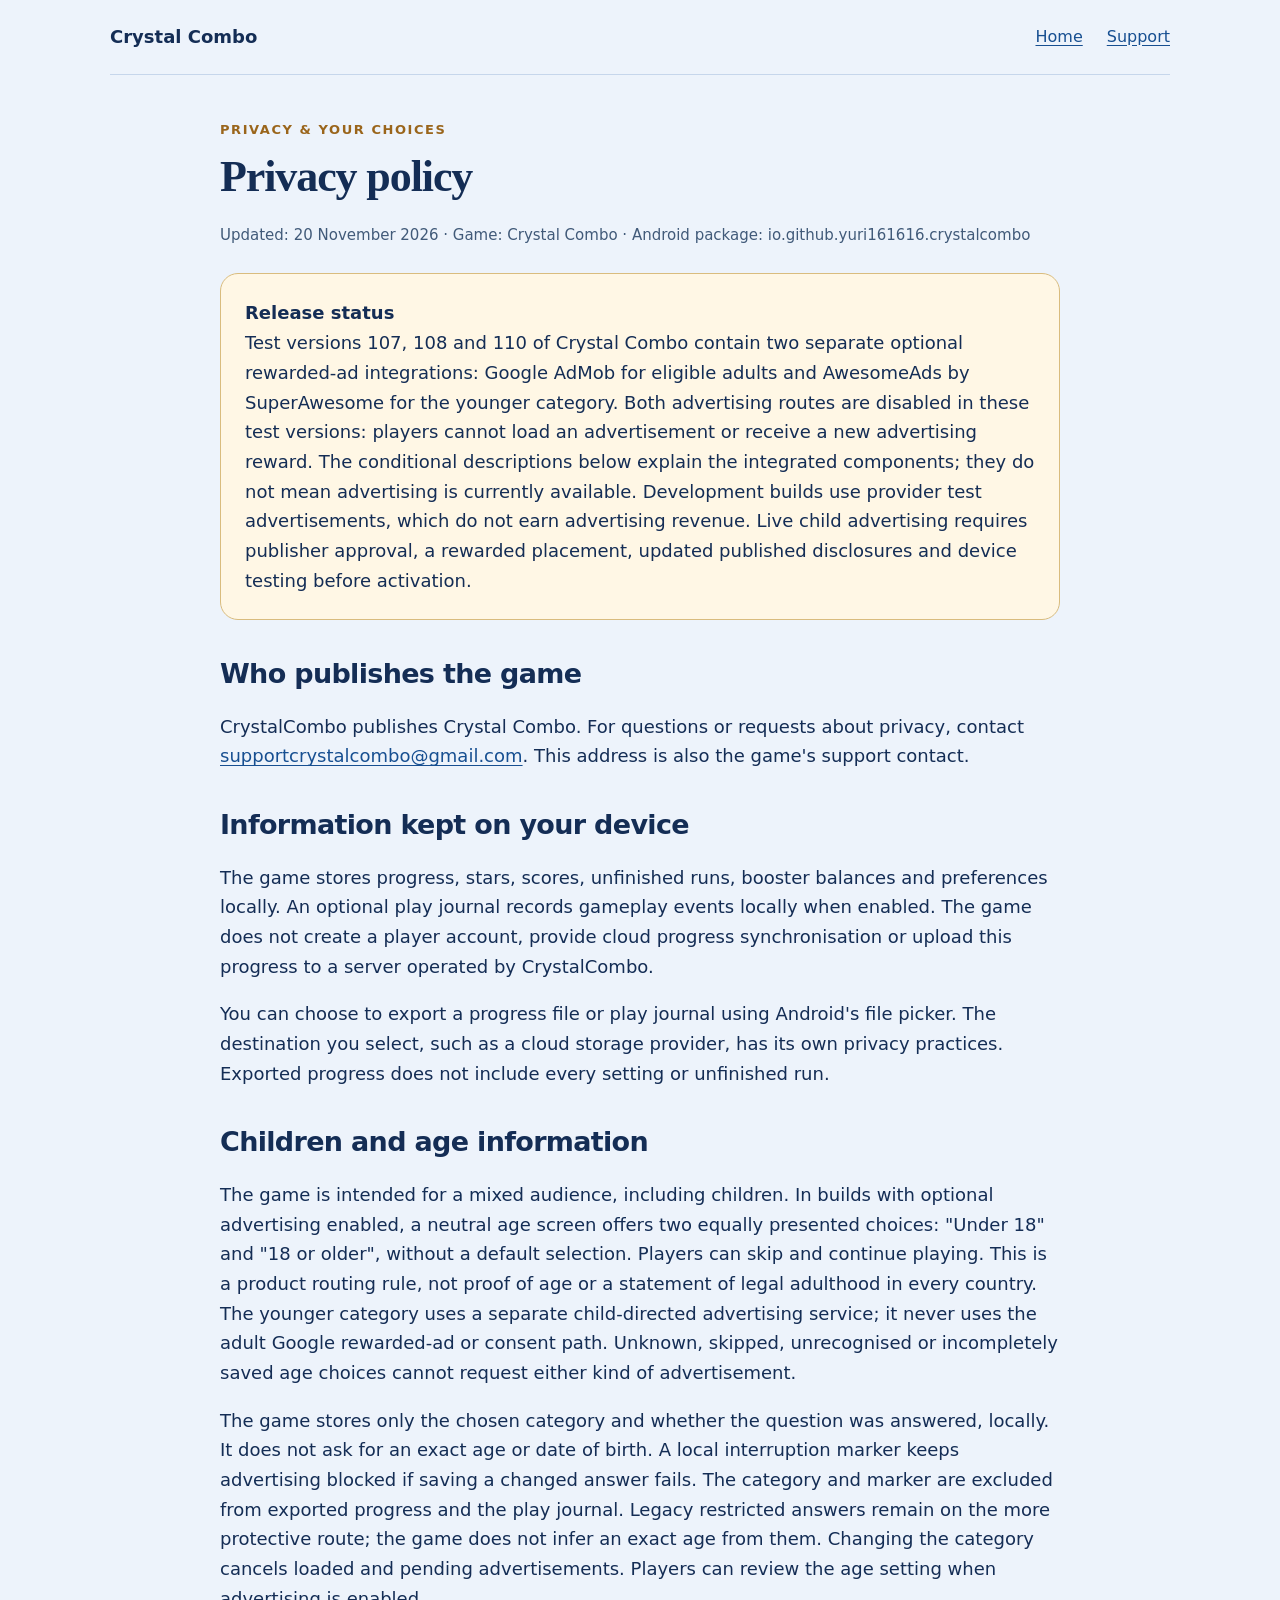
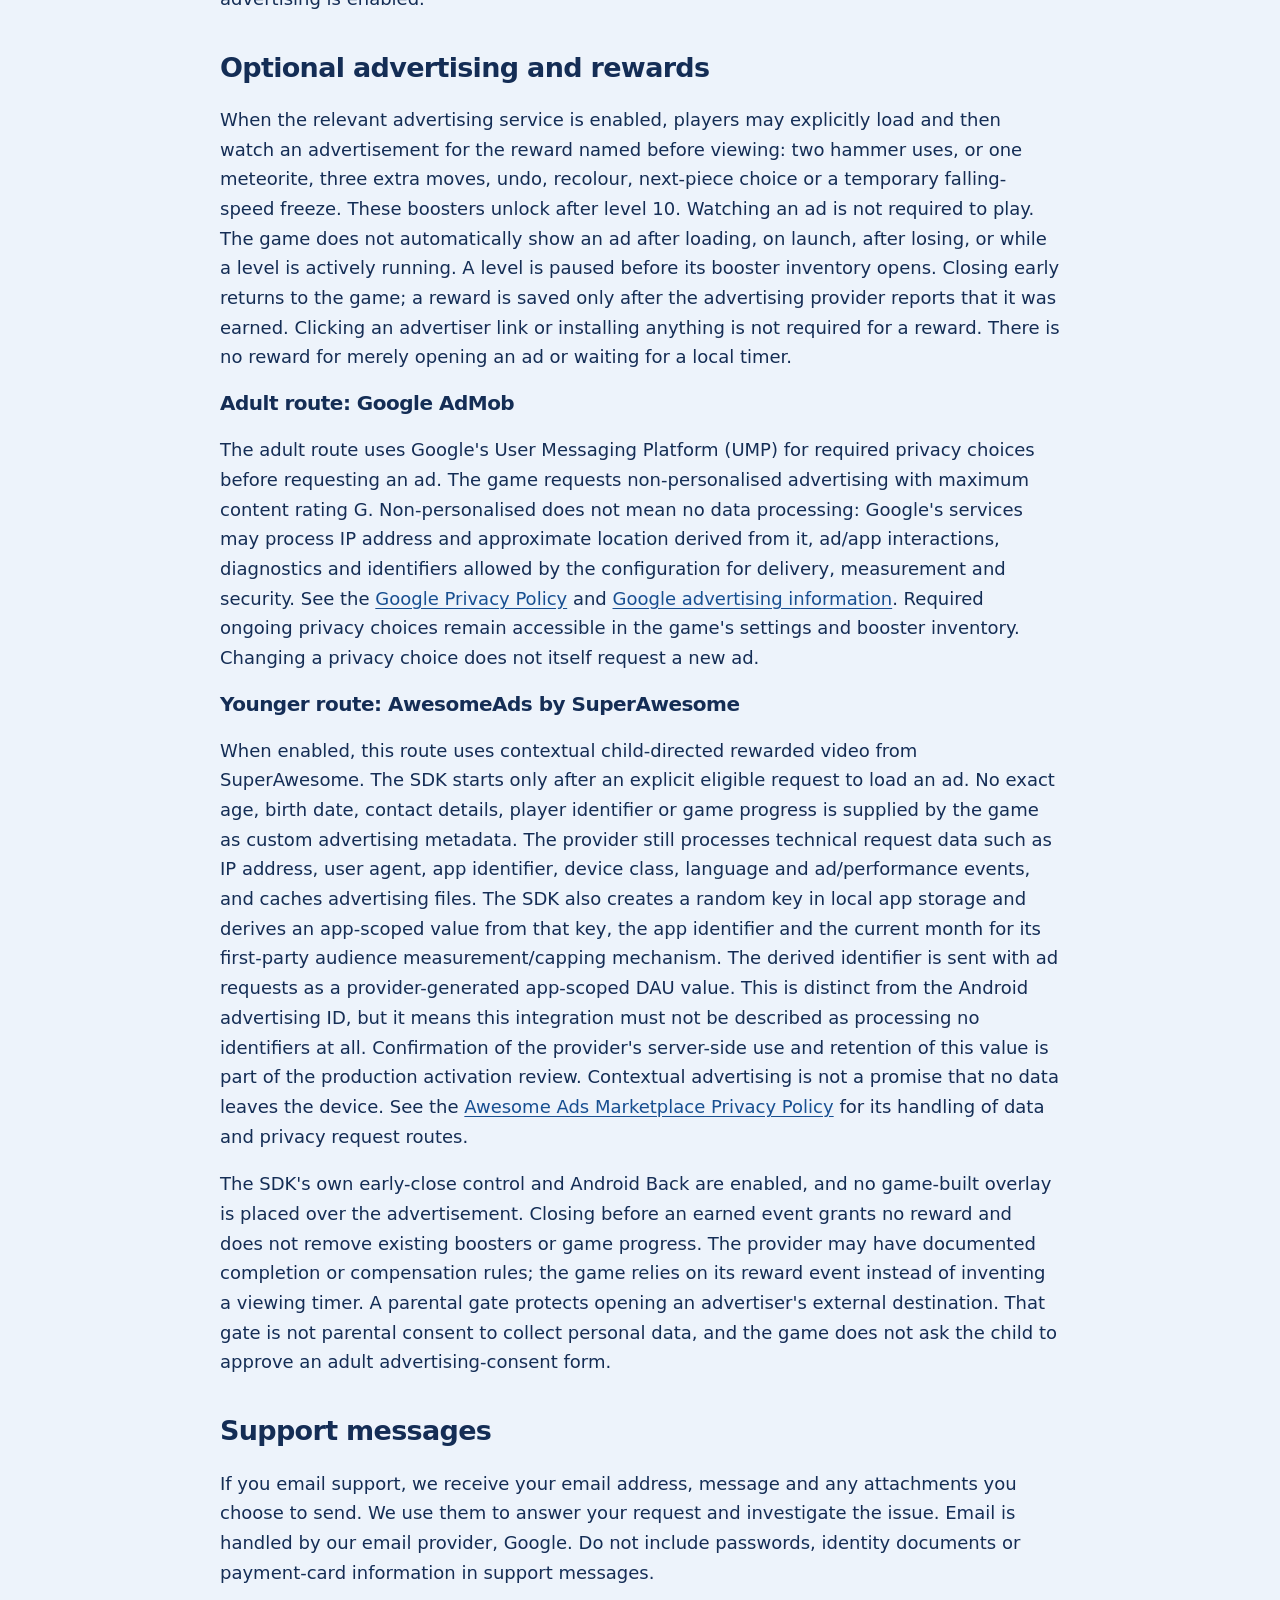
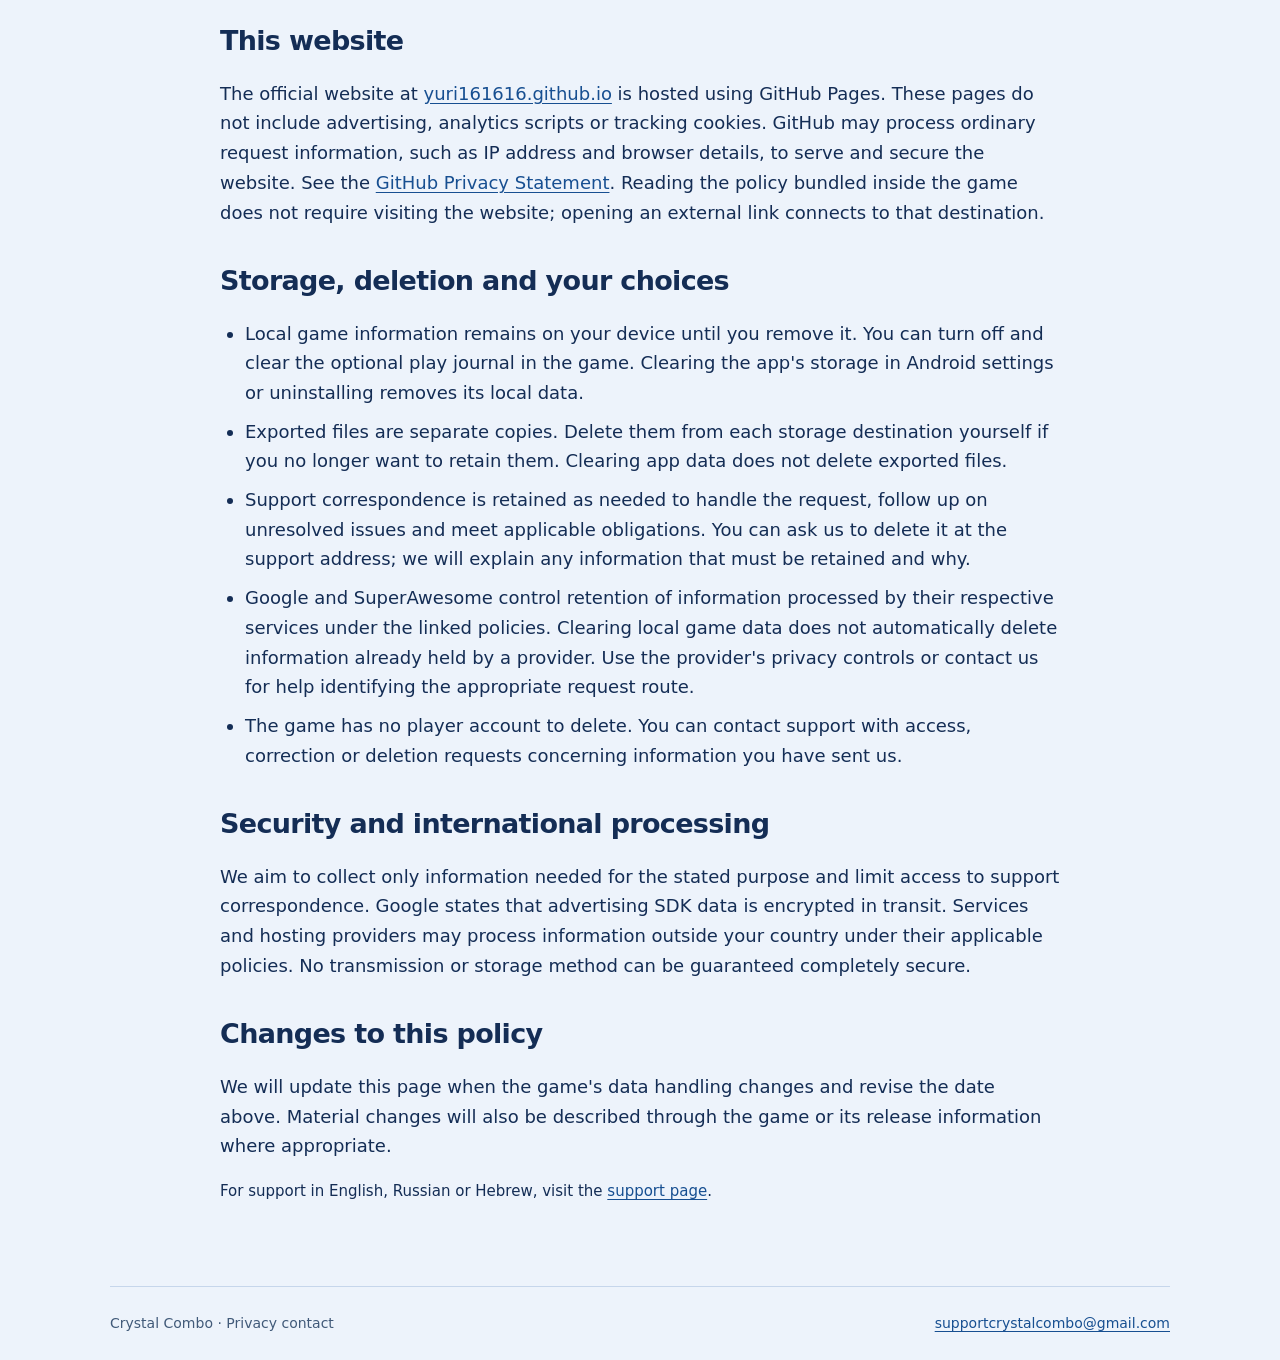
==== commit 1d410051: "Document advertising-disabled Crystal Combo test version 110" ====
--- a/privacy.html
+++ b/privacy.html
@@ -4,8 +4,8 @@
 *{box-sizing:border-box}html{scroll-behavior:smooth}body{margin:0;background:#edf3fb;color:var(--ink);font:18px/1.65 system-ui,-apple-system,"Segoe UI",sans-serif}a{color:#174f91;text-underline-offset:.18em}a:hover{color:#7b4c10}a:focus-visible,button:focus-visible{outline:3px solid #9b6216;outline-offset:5px}header,main,footer{width:min(1060px,calc(100% - 40px));margin-inline:auto}header{display:flex;align-items:center;justify-content:space-between;gap:24px;padding-block:22px;border-bottom:1px solid var(--line)}.brand{display:flex;align-items:center;gap:12px;text-decoration:none;font-weight:750;color:var(--ink)}.brand img{width:48px;height:48px;border-radius:12px}nav{display:flex;gap:24px;flex-wrap:wrap;font-size:16px}main{padding-block:44px 64px}h1,h2,h3{line-height:1.15;letter-spacing:-.025em}h1{font-family:Georgia,serif;font-size:clamp(38px,6vw,64px);margin:0 0 20px}h2{font-size:27px;margin-top:38px}h3{font-size:20px}p{margin:0 0 18px}.lead{font-size:clamp(20px,2.3vw,25px);max-width:700px}.muted,.meta{color:var(--muted)}.meta{font-size:15px}.eyebrow{text-transform:uppercase;letter-spacing:.12em;color:var(--gold);font-size:13px;font-weight:750;margin-bottom:12px}.hero{display:grid;grid-template-columns:1fr 250px;align-items:center;gap:42px}.hero-icon{width:100%;height:auto;border-radius:24px;box-shadow:0 20px 50px #31548120}.feature{width:100%;height:auto;display:block;margin-top:38px;border-radius:20px;border:1px solid var(--line)}.cards{display:grid;grid-template-columns:repeat(3,minmax(0,1fr));gap:18px;margin-top:30px}.card,.notice{padding:24px;background:var(--paper);border:1px solid var(--line);border-radius:18px}.card h2{font-size:23px;margin:0 0 12px}.card p{font-size:17px;margin:0}.notice{background:#fff7e5;border-color:#d9bc7e;margin:26px 0}.notice p:last-child{margin:0}.policy{max-width:840px}.policy h1{font-size:44px}.policy ul{padding-inline-start:25px}.policy li{margin-block:9px}.links{display:flex;flex-wrap:wrap;gap:12px;margin-top:24px}.button{display:inline-block;padding:12px 20px;border:1px solid #91adce;border-radius:12px;background:#fff;font-weight:650;text-decoration:none}.language-section{border-top:1px solid var(--line);margin-top:40px;padding-top:10px;scroll-margin-top:20px}.address{font-style:normal;overflow-wrap:anywhere}.small{font-size:15px}footer{border-top:1px solid var(--line);padding-block:25px;color:var(--muted);font-size:14px;display:flex;justify-content:space-between;gap:20px;flex-wrap:wrap}.skip{position:absolute;left:-10000px;top:8px}.skip:focus{left:12px;background:white;padding:10px;z-index:2}@media(max-width:650px){body{font-size:17px}header{align-items:flex-start;flex-direction:column;gap:14px}header,main,footer{width:calc(100% - 32px)}main{padding-top:32px}.hero{grid-template-columns:1fr;gap:25px}.hero-icon{width:156px;grid-row:1}.cards{grid-template-columns:1fr}.policy h1{font-size:36px}nav{gap:18px}.notice,.card{padding:20px}}@media(prefers-reduced-motion:reduce){html{scroll-behavior:auto}}
 
 </style></head><body><a class="skip" href="#content">Skip to content</a><header><a class="brand" href="https://yuri161616.github.io/">Crystal Combo</a><nav aria-label="Main navigation"><a href="https://yuri161616.github.io/">Home</a><a href="https://yuri161616.github.io/support.html">Support</a></nav></header>
-<main id="content" class="policy"><p class="eyebrow">Privacy &amp; your choices</p><h1>Privacy policy</h1><p class="meta">Prepared: 19 November 2026 · Game: Crystal Combo · Android package: <bdi>io.github.yuri161616.crystalcombo</bdi></p>
-<aside class="notice"><strong>Release status</strong><p>Crystal Combo is being prepared for Google Play. The current Google Play test builds, versions 107 and 108, contain two separate optional rewarded-ad integrations: Google AdMob for eligible adults and AwesomeAds by SuperAwesome for the younger category. Both advertising routes are disabled in these test builds: players cannot load an advertisement or receive a new advertising reward. The conditional descriptions below explain the integrated components; they do not mean advertising is currently available. Development builds use provider test advertisements, which do not earn advertising revenue. Live child advertising requires publisher approval, a rewarded placement, updated published disclosures and device testing before activation.</p></aside>
+<main id="content" class="policy"><p class="eyebrow">Privacy &amp; your choices</p><h1>Privacy policy</h1><p class="meta">Updated: 20 November 2026 · Game: Crystal Combo · Android package: <bdi>io.github.yuri161616.crystalcombo</bdi></p>
+<aside class="notice"><strong>Release status</strong><p>Test versions 107, 108 and 110 of Crystal Combo contain two separate optional rewarded-ad integrations: Google AdMob for eligible adults and AwesomeAds by SuperAwesome for the younger category. Both advertising routes are disabled in these test versions: players cannot load an advertisement or receive a new advertising reward. The conditional descriptions below explain the integrated components; they do not mean advertising is currently available. Development builds use provider test advertisements, which do not earn advertising revenue. Live child advertising requires publisher approval, a rewarded placement, updated published disclosures and device testing before activation.</p></aside>
 <h2>Who publishes the game</h2><p>CrystalCombo publishes Crystal Combo. For questions or requests about privacy, contact <a href="mailto:supportcrystalcombo@gmail.com">supportcrystalcombo@gmail.com</a>. This address is also the game's support contact.</p>
 <h2>Information kept on your device</h2><p>The game stores progress, stars, scores, unfinished runs, booster balances and preferences locally. An optional play journal records gameplay events locally when enabled. The game does not create a player account, provide cloud progress synchronisation or upload this progress to a server operated by CrystalCombo.</p><p>You can choose to export a progress file or play journal using Android's file picker. The destination you select, such as a cloud storage provider, has its own privacy practices. Exported progress does not include every setting or unfinished run.</p>
 <h2>Children and age information</h2><p>The game is intended for a mixed audience, including children. In builds with optional advertising enabled, a neutral age screen offers two equally presented choices: "Under 18" and "18 or older", without a default selection. Players can skip and continue playing. This is a product routing rule, not proof of age or a statement of legal adulthood in every country. The younger category uses a separate child-directed advertising service; it never uses the adult Google rewarded-ad or consent path. Unknown, skipped, unrecognised or incompletely saved age choices cannot request either kind of advertisement.</p><p>The game stores only the chosen category and whether the question was answered, locally. It does not ask for an exact age or date of birth. A local interruption marker keeps advertising blocked if saving a changed answer fails. The category and marker are excluded from exported progress and the play journal. Legacy restricted answers remain on the more protective route; the game does not infer an exact age from them. Changing the category cancels loaded and pending advertisements. Players can review the age setting when advertising is enabled.</p>
